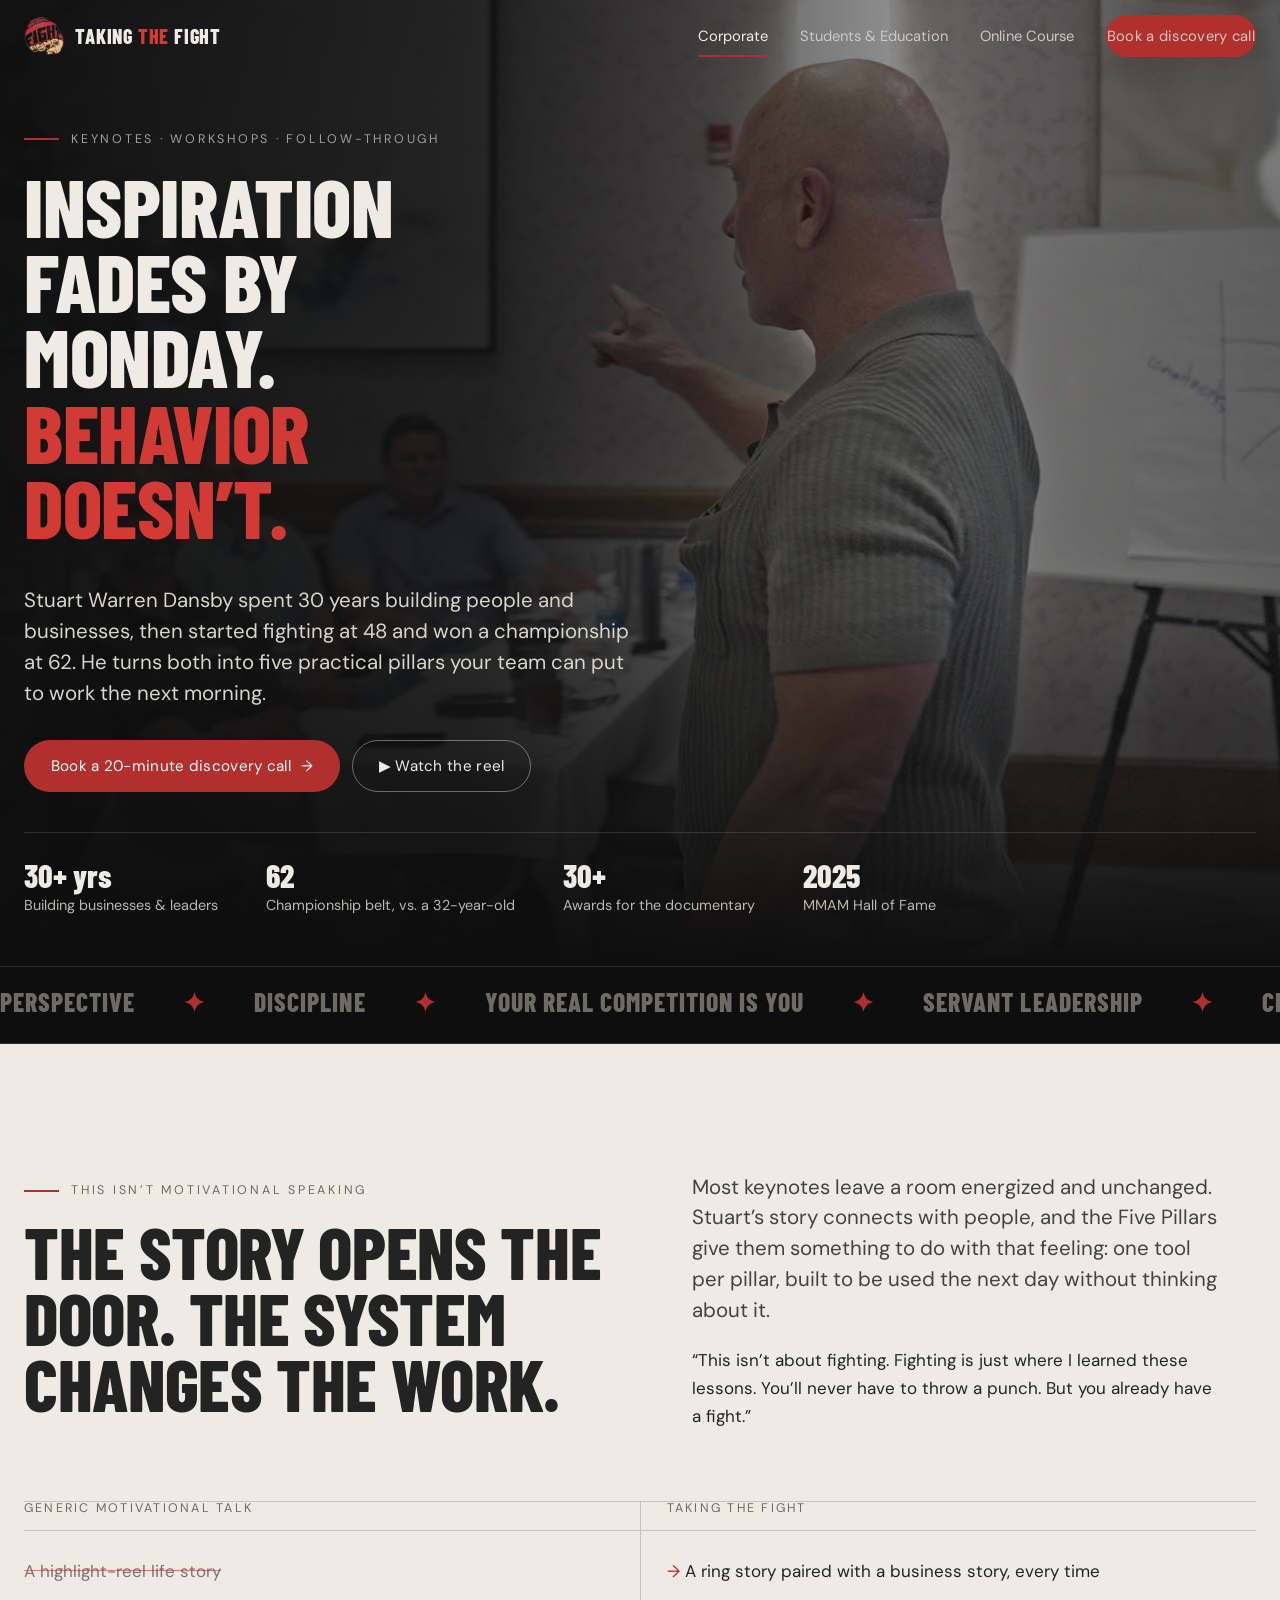
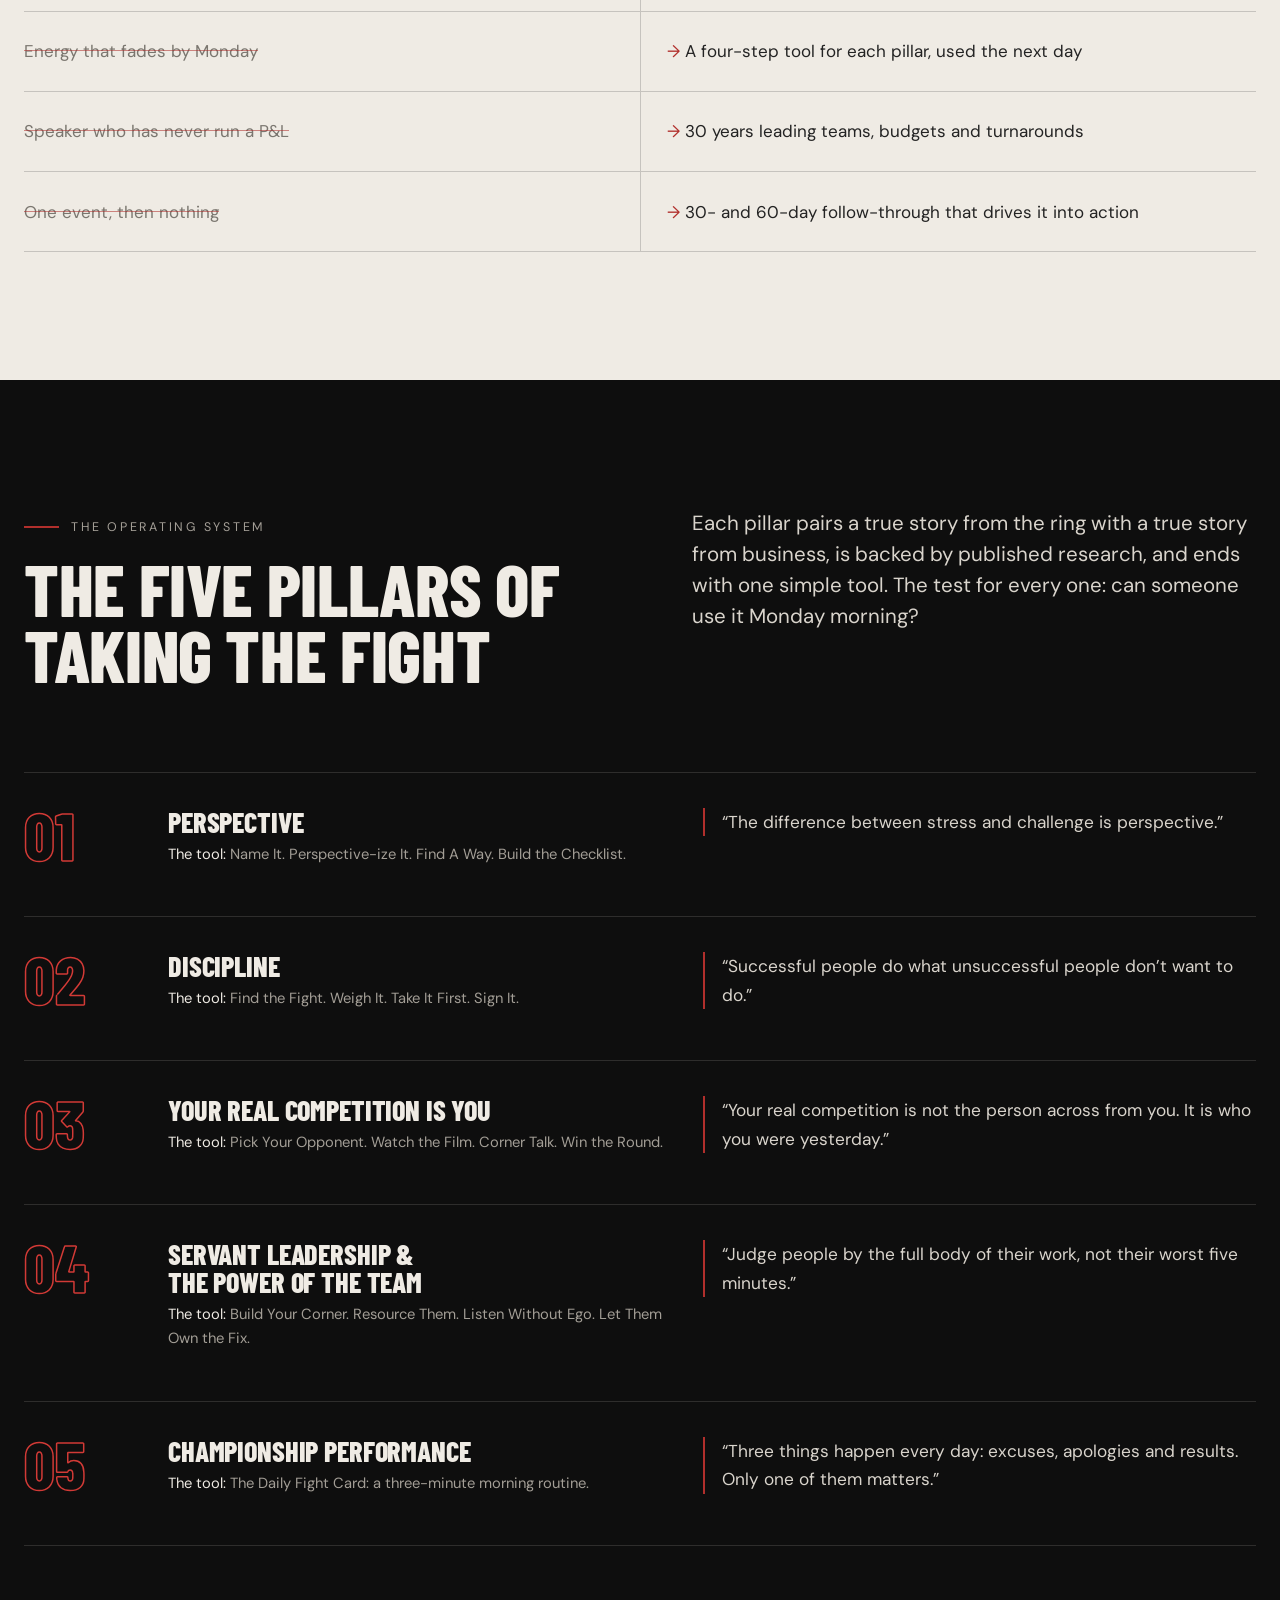
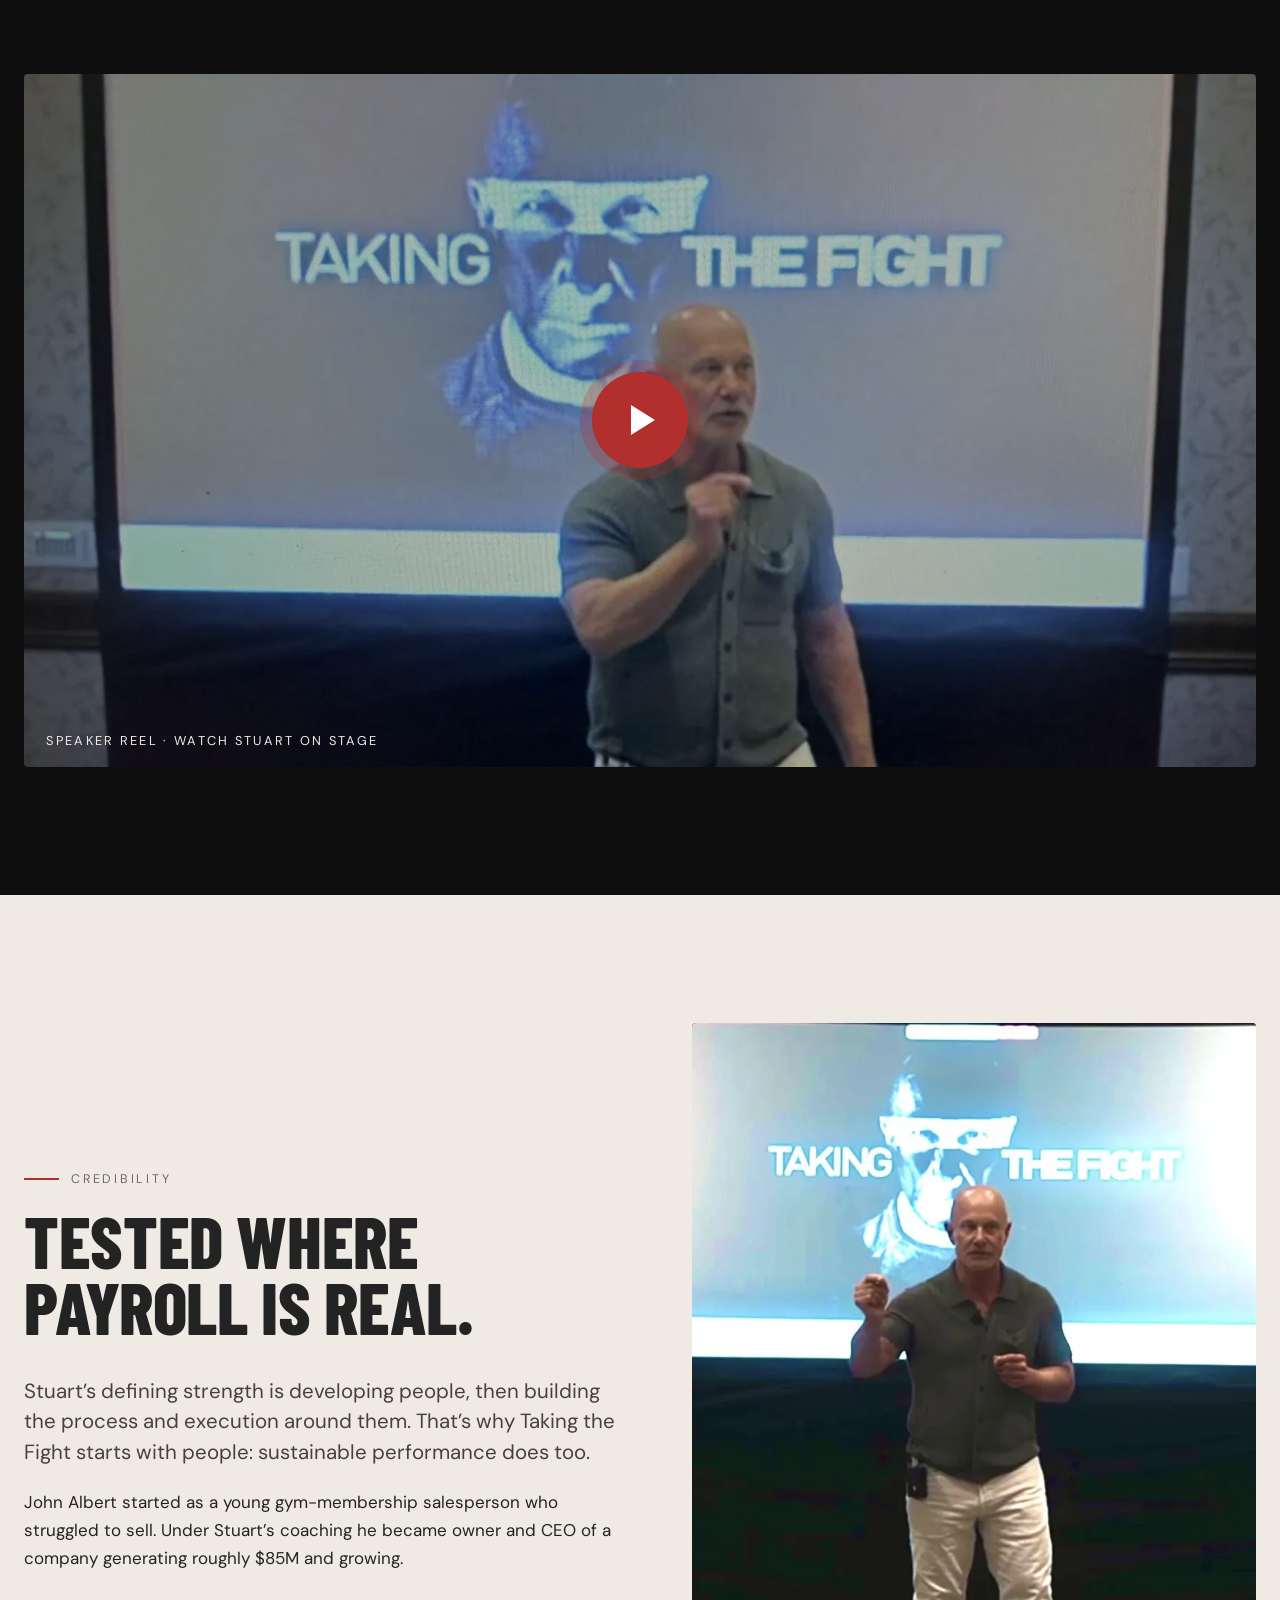
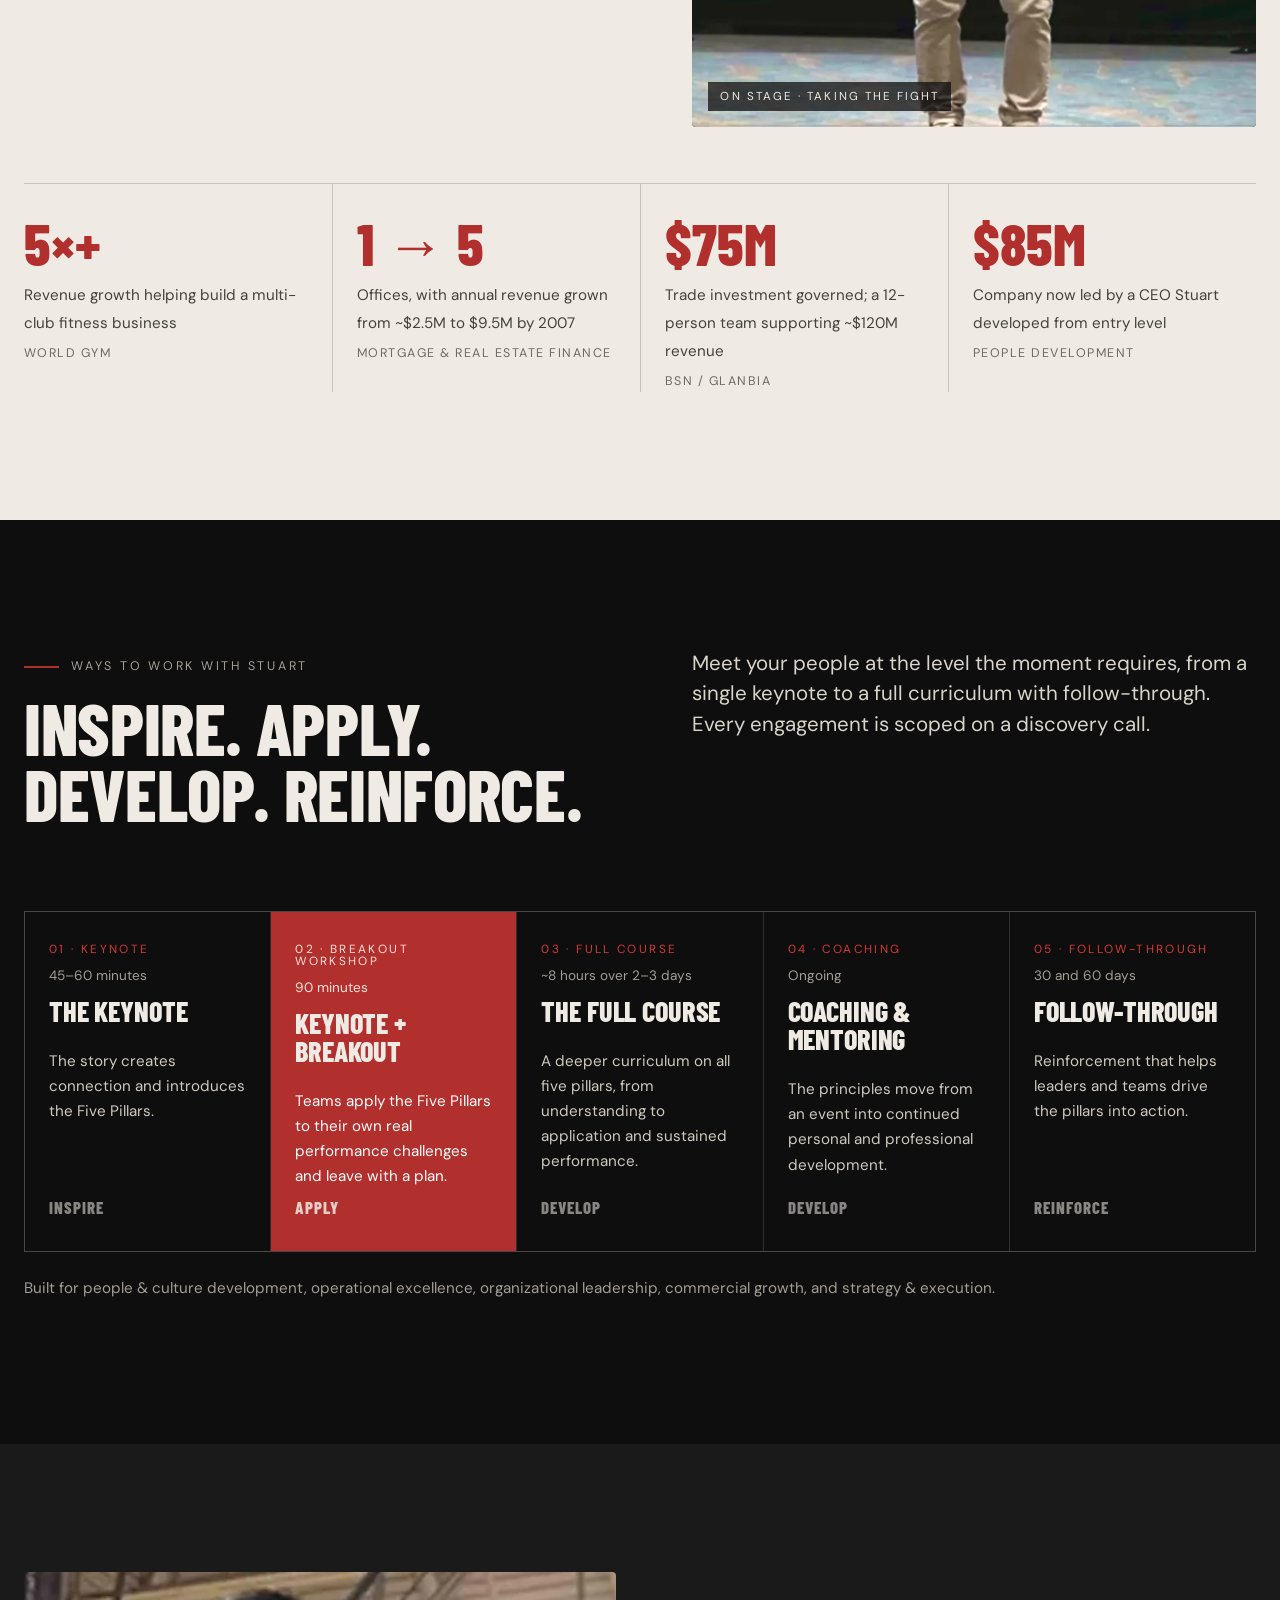
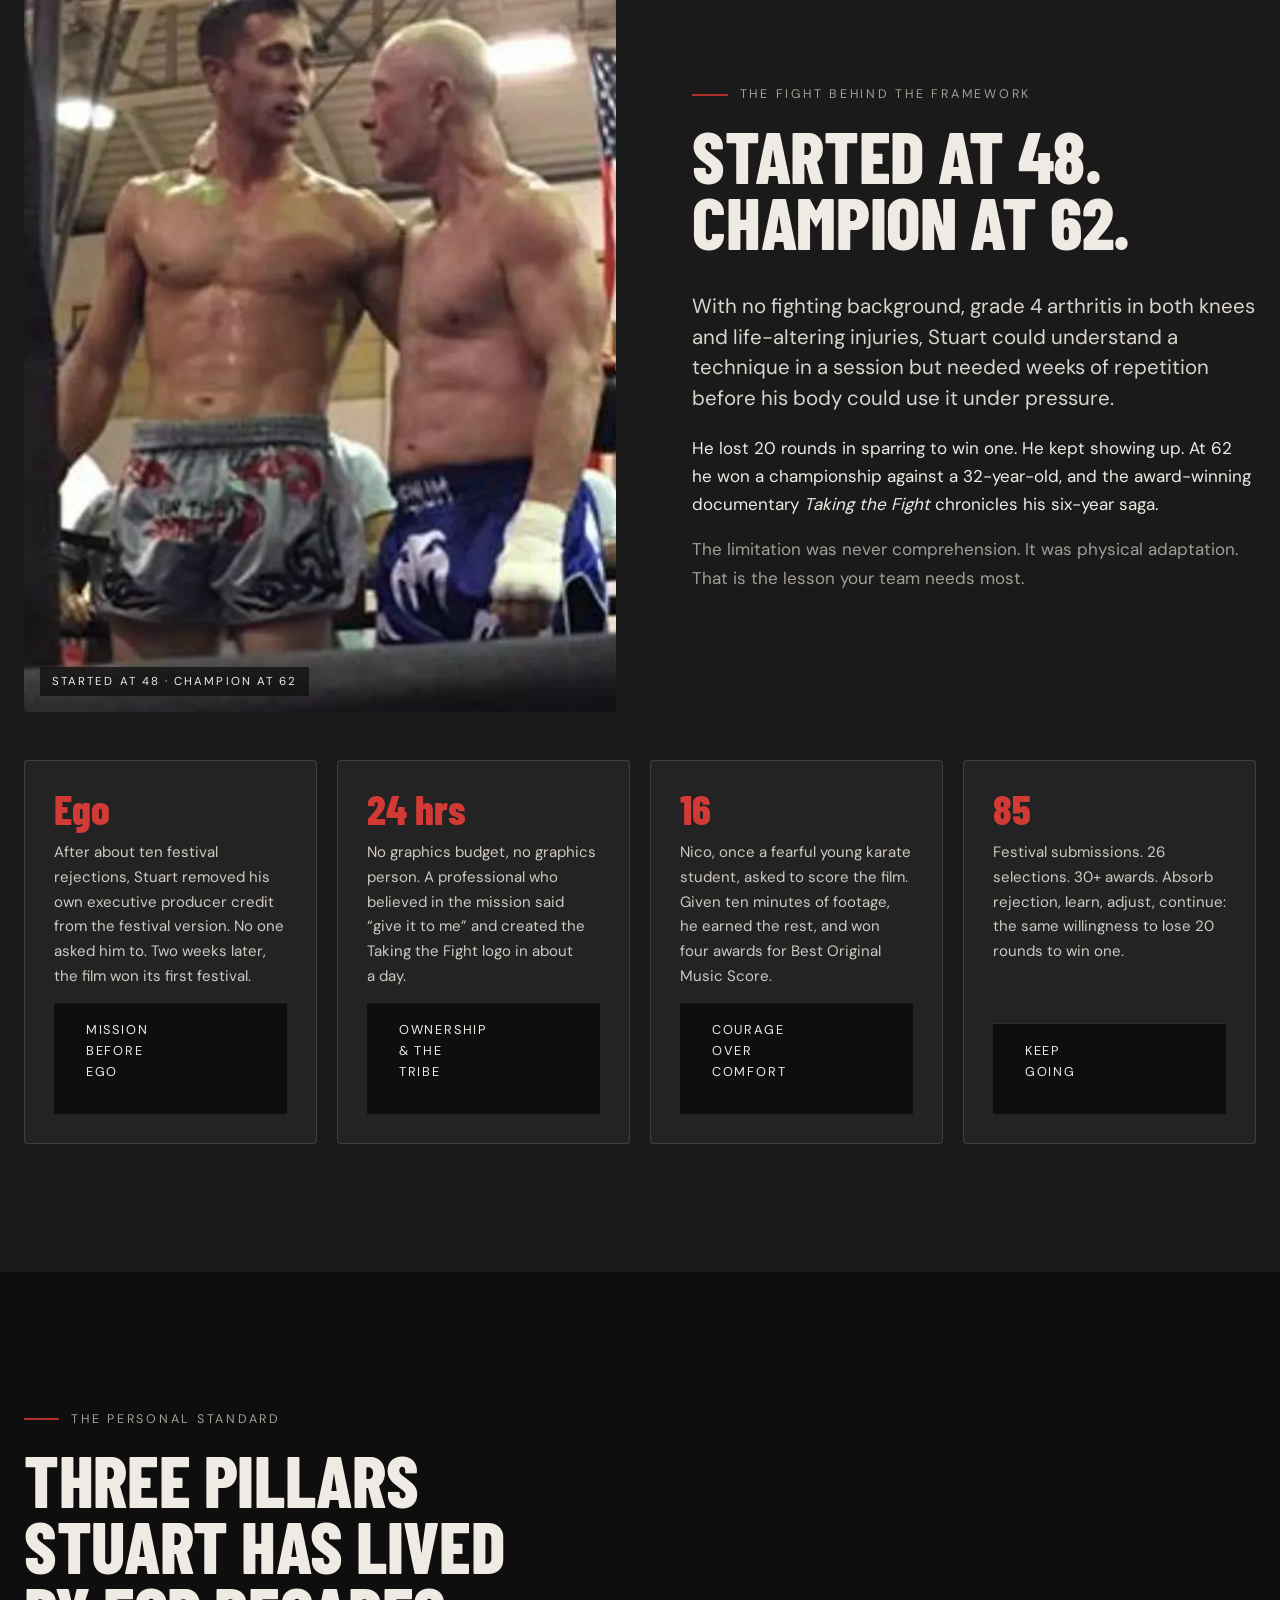
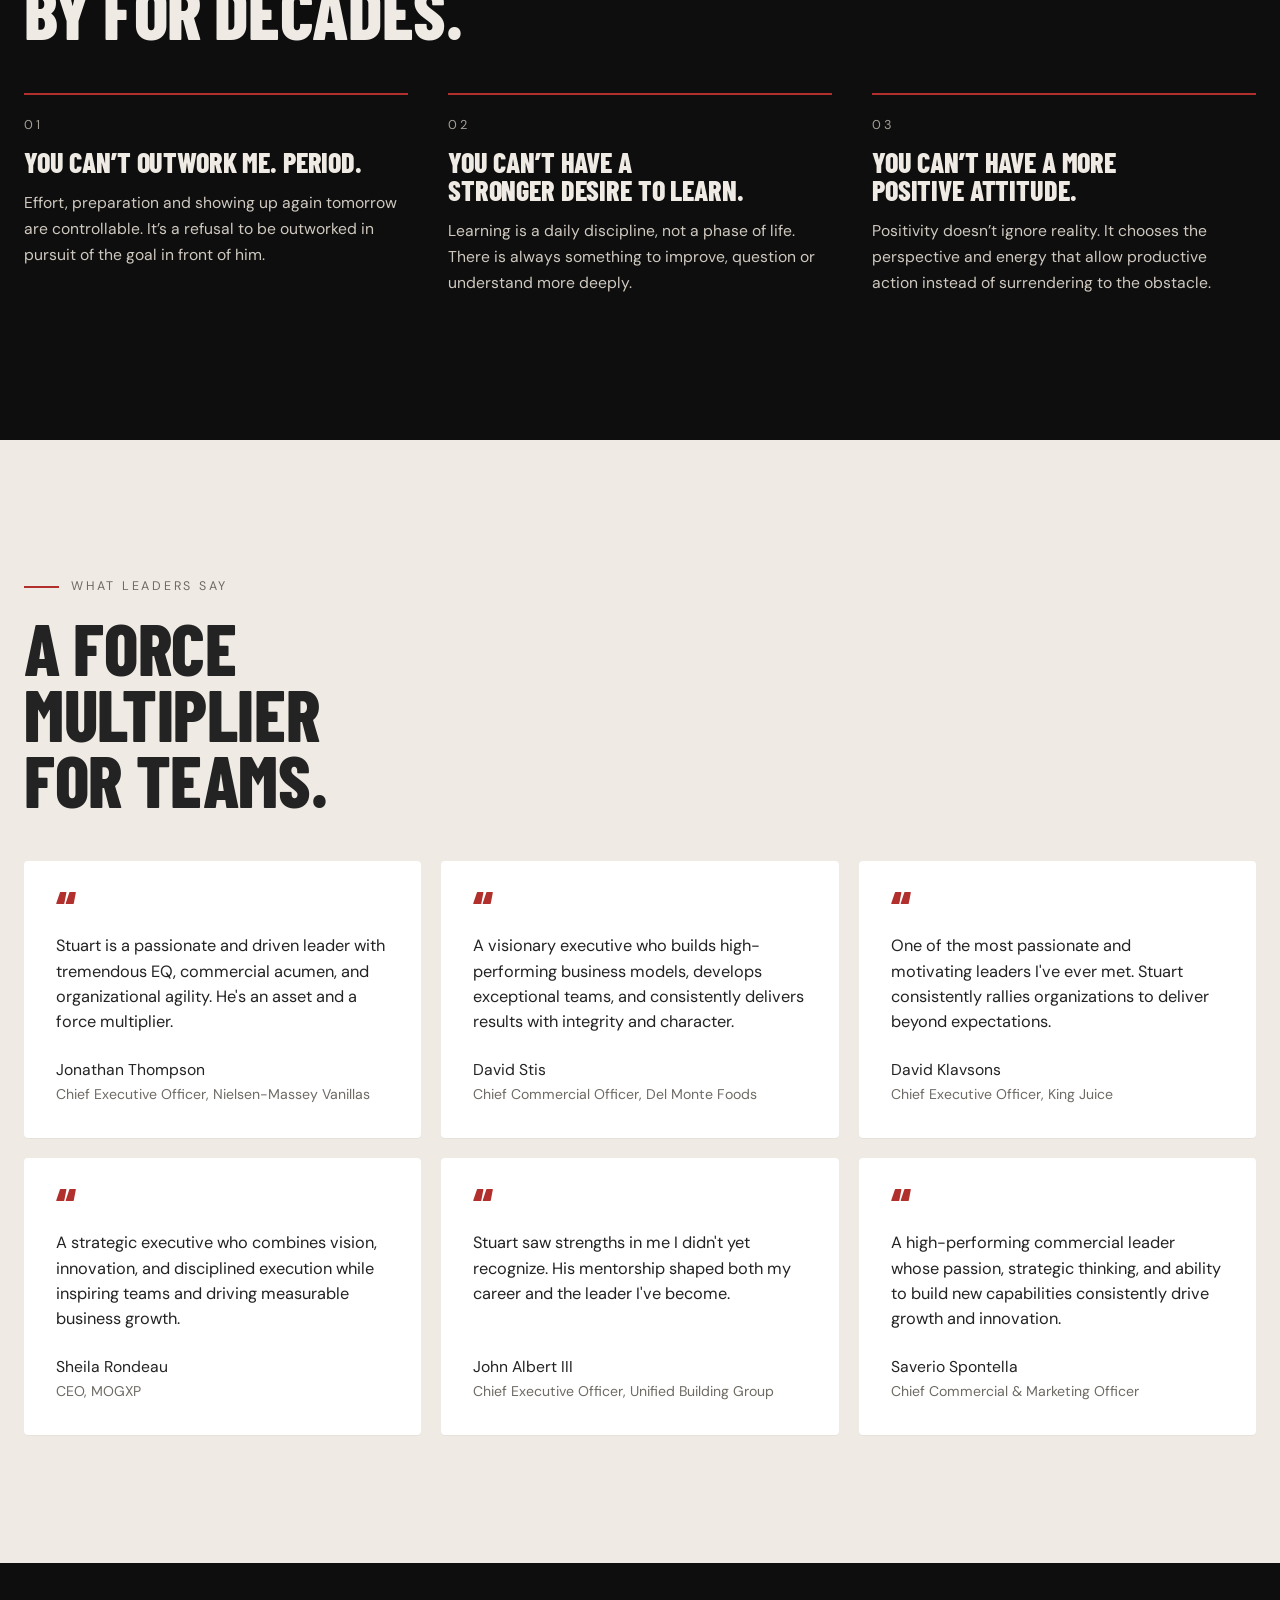
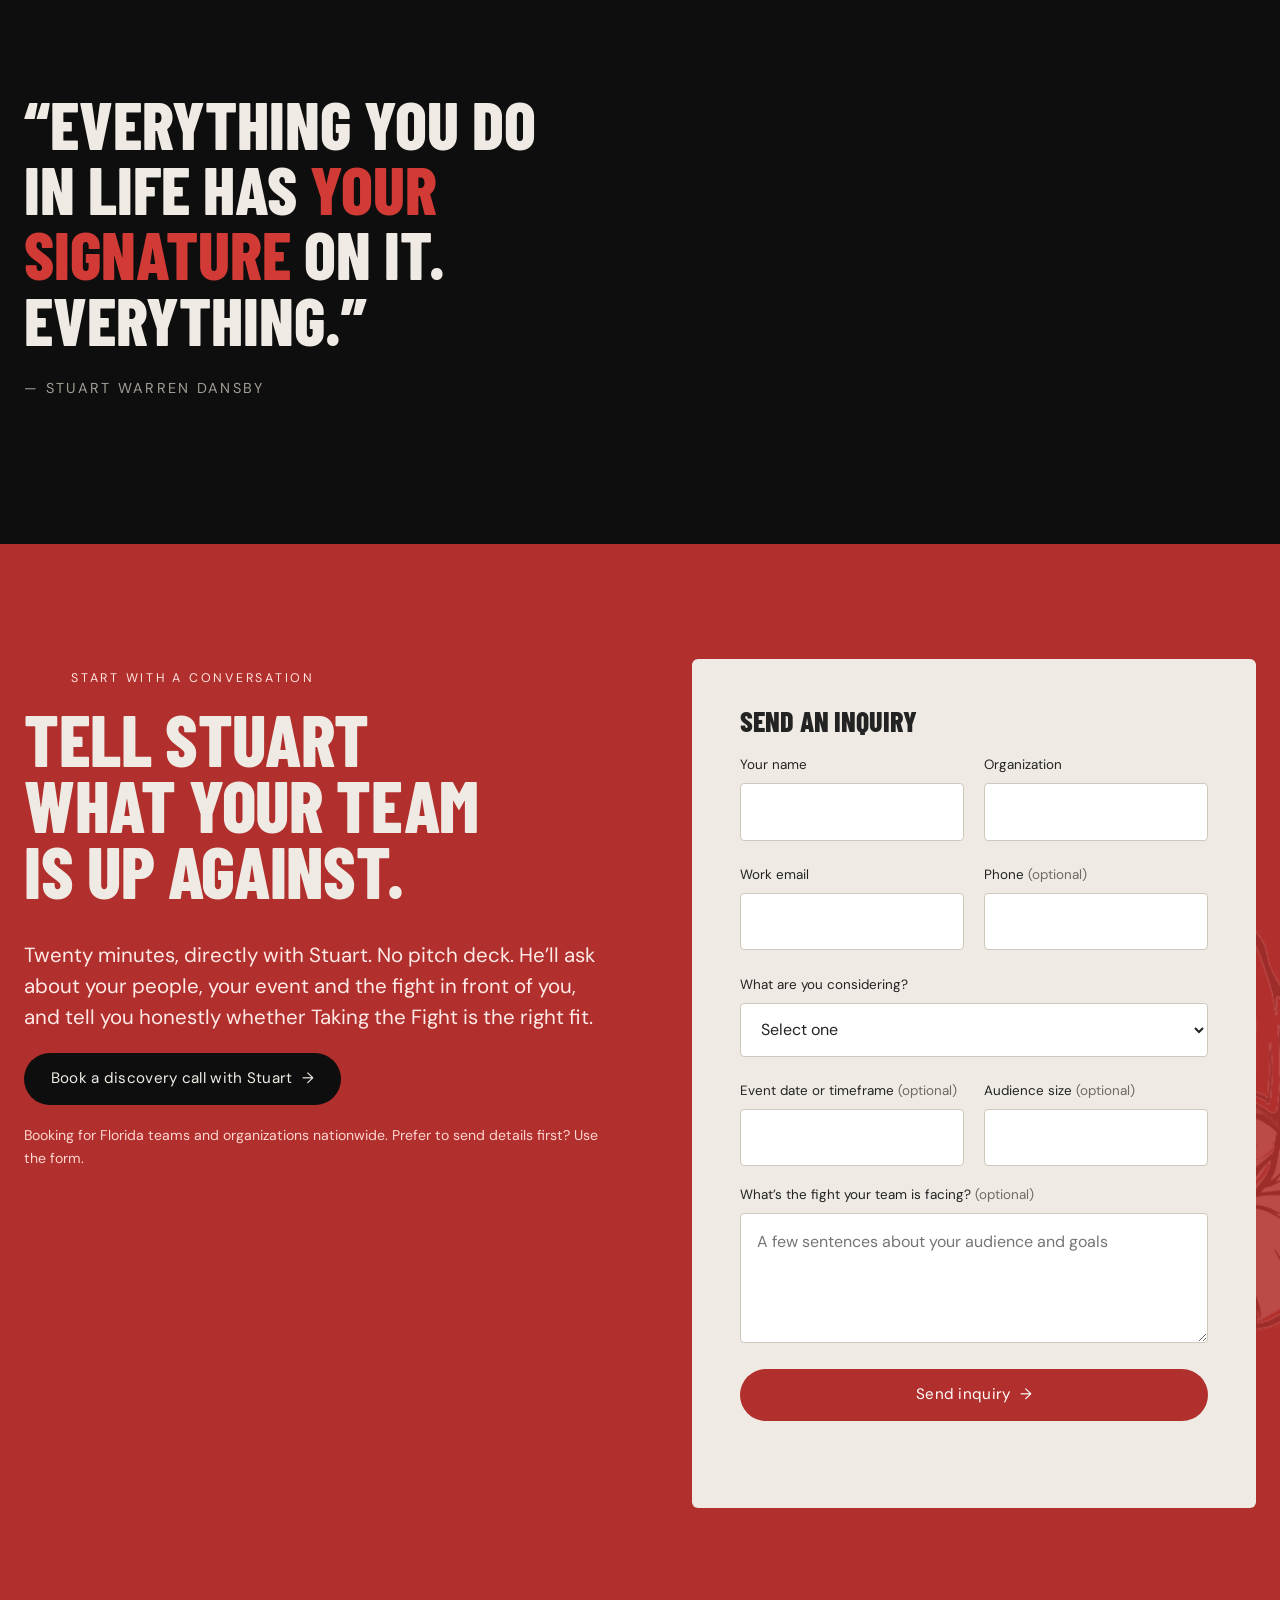
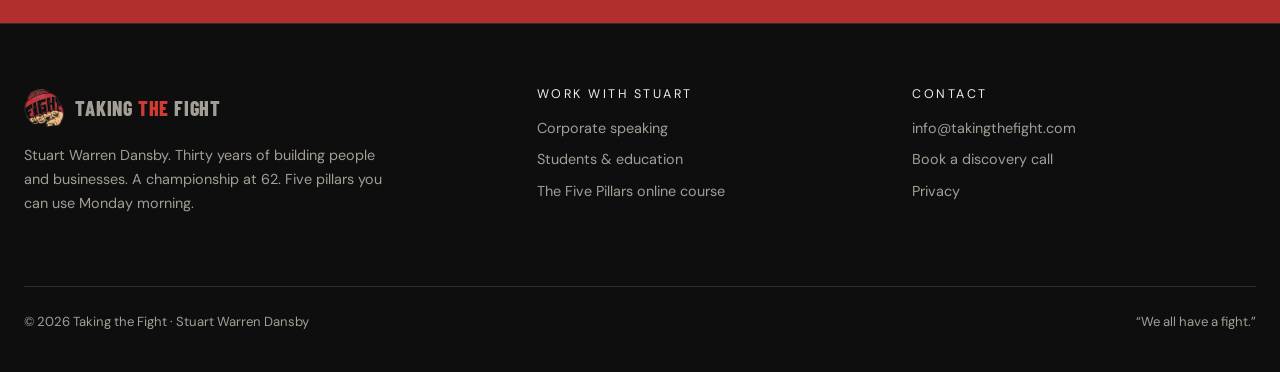
==== v2/index.html @ f0d29135 "Add elevated v2 preview: corporate, education, and online course pages" ====
<!doctype html>
<html lang="en" class="no-js"><head><meta charset="utf-8"><meta name="viewport" content="width=device-width,initial-scale=1">
<title>Stuart Warren Dansby | Corporate Keynotes &amp; Workshops | Taking the Fight</title><meta name="description" content="Not motivational speaking. Stuart Warren Dansby brings 30 years of building people and businesses, and a championship at 62, into five practical pillars your team can use Monday morning."><meta name="theme-color" content="#0E0E0E">
<meta name="robots" content="noindex"><link rel="canonical" href="https://grandpajackai.github.io/stuart-dansby/v2/">
<meta property="og:title" content="Stuart Warren Dansby | Corporate Keynotes &amp; Workshops | Taking the Fight"><meta property="og:description" content="Not motivational speaking. Stuart Warren Dansby brings 30 years of building people and businesses, and a championship at 62, into five practical pillars your team can use Monday morning."><meta property="og:image" content="https://grandpajackai.github.io/stuart-dansby/assets/social.jpg"><meta property="og:type" content="website">
<link rel="icon" href="../assets/favicon.svg" type="image/svg+xml">
<link rel="preload" href="../assets/barlow-condensed-bold.ttf" as="font" type="font/ttf" crossorigin>
<link rel="stylesheet" href="v2.css"></head><body>
<a class="skip" href="#main">Skip to content</a><header class="hdr"><div class="wrap"><a class="brand" href="./" aria-label="Taking the Fight home"><img src="img/fist.webp" width="40" height="40" alt=""><span>Taking <b>the</b> Fight</span></a>
<button class="menu-btn" type="button" aria-expanded="false" aria-controls="nav" aria-label="Open menu"><span></span></button>
<nav class="nav" id="nav" aria-label="Main"><a href="./" aria-current="page">Corporate</a><a href="education/">Students &amp; Education</a><a href="course/">Online Course</a><a class="btn btn-red btn-sm" data-book="corp" href="mailto:info@takingthefight.com">Book a discovery call</a></nav></div></header>
<main id="main">
<section class="hero"><div class="hero-media"><img src="../assets/stuart-stage.webp" srcset="../assets/stuart-stage-small.webp 800w, ../assets/stuart-stage.webp 1920w" sizes="100vw" alt="" fetchpriority="high" style="object-position:80% 30%"></div><div class="wrap">
<span class="eyebrow">Keynotes · Workshops · Follow-through</span>
<h1>Inspiration fades by Monday. <span class="red">Behavior doesn’t.</span></h1>
<p class="lede">Stuart Warren Dansby spent 30 years building people and businesses, then started fighting at 48 and won a championship at 62. He turns both into five practical pillars your team can put to work the next morning.</p>
<div class="actions"><a class="btn btn-red" data-book="corp" href="#contact">Book a 20-minute discovery call <span class="arr" aria-hidden="true">→</span></a><a class="btn btn-ghost" href="https://www.youtube.com/watch?v=5sc7bOOXswY" data-video="5sc7bOOXswY" target="_blank" rel="noopener">▶ Watch the reel</a></div>
<div class="hero-meta"><div><b>30+ yrs</b>Building businesses &amp; leaders</div><div><b>62</b>Championship belt, vs. a 32-year-old</div><div><b>30+</b>Awards for the documentary</div><div><b>2025</b>MMAM Hall of Fame</div></div>
</div></section>

<div class="marquee" aria-hidden="true"><div><span>Perspective</span><span>Discipline</span><span>Your Real Competition Is You</span><span>Servant Leadership</span><span>Championship Performance</span><span>Perspective</span><span>Discipline</span><span>Your Real Competition Is You</span><span>Servant Leadership</span><span>Championship Performance</span></div></div>

<section class="sec cream" id="different"><div class="wrap">
<div class="split top"><div class="rv"><span class="eyebrow">This isn’t motivational speaking</span><h2>The story opens the door. The system changes the work.</h2></div>
<div class="rv"><p class="lede">Most keynotes leave a room energized and unchanged. Stuart’s story connects with people, and the Five Pillars give them something to do with that feeling: one tool per pillar, built to be used the next day without thinking about it.</p><p>“This isn’t about fighting. Fighting is just where I learned these lessons. You’ll never have to throw a punch. But you already have a fight.”</p></div></div>
<div class="versus rv" role="table" aria-label="Taking the Fight compared with generic motivational speaking">
<div class="h" role="columnheader">Generic motivational talk</div><div class="h" role="columnheader">Taking the Fight</div>
<div class="no" role="cell">A highlight-reel life story</div><div class="yes" role="cell">A ring story paired with a business story, every time</div>
<div class="no" role="cell">Energy that fades by Monday</div><div class="yes" role="cell">A four-step tool for each pillar, used the next day</div>
<div class="no" role="cell">Speaker who has never run a P&amp;L</div><div class="yes" role="cell">30 years leading teams, budgets and turnarounds</div>
<div class="no" role="cell">One event, then nothing</div><div class="yes" role="cell">30- and 60-day follow-through that drives it into action</div>
</div></div></section>

<section class="sec" id="pillars"><div class="wrap">
<div class="split top"><div class="rv"><span class="eyebrow">The operating system</span><h2>The Five Pillars of Taking the Fight</h2></div><p class="lede rv">Each pillar pairs a true story from the ring with a true story from business, is backed by published research, and ends with one simple tool. The test for every one: can someone use it Monday morning?</p></div>
<div class="pillars"><div class="pillar rv"><span class="n" aria-hidden="true">01</span><div><h3>Perspective</h3><p class="tool"><b>The tool:</b> Name It. Perspective-ize It. Find A Way. Build the Checklist.</p></div><blockquote>“The difference between stress and challenge is perspective.”</blockquote></div><div class="pillar rv"><span class="n" aria-hidden="true">02</span><div><h3>Discipline</h3><p class="tool"><b>The tool:</b> Find the Fight. Weigh It. Take It First. Sign It.</p></div><blockquote>“Successful people do what unsuccessful people don’t want to do.”</blockquote></div><div class="pillar rv"><span class="n" aria-hidden="true">03</span><div><h3>Your Real Competition Is You</h3><p class="tool"><b>The tool:</b> Pick Your Opponent. Watch the Film. Corner Talk. Win the Round.</p></div><blockquote>“Your real competition is not the person across from you. It is who you were yesterday.”</blockquote></div><div class="pillar rv"><span class="n" aria-hidden="true">04</span><div><h3>Servant Leadership &amp; the Power of the Team</h3><p class="tool"><b>The tool:</b> Build Your Corner. Resource Them. Listen Without Ego. Let Them Own the Fix.</p></div><blockquote>“Judge people by the full body of their work, not their worst five minutes.”</blockquote></div><div class="pillar rv"><span class="n" aria-hidden="true">05</span><div><h3>Championship Performance</h3><p class="tool"><b>The tool:</b> The Daily Fight Card: a three-minute morning routine.</p></div><blockquote>“Three things happen every day: excuses, apologies and results. Only one of them matters.”</blockquote></div></div>
</div></section>

<section class="sec" style="padding-top:0"><div class="wrap"><a class="reel rv" href="https://www.youtube.com/watch?v=5sc7bOOXswY" data-video="5sc7bOOXswY" target="_blank" rel="noopener" aria-label="Play Stuart Warren Dansby speaker reel (opens video)"><img src="img/keynote.webp" srcset="img/keynote-sm.webp 800w, img/keynote.webp 1600w" sizes="(max-width:860px) 100vw, 1240px" alt="" loading="lazy" decoding="async" style="object-position:50% 45%"><span class="play" aria-hidden="true"><i></i></span><span class="lbl">Speaker reel · Watch Stuart on stage</span></a></div></section>

<section class="sec cream" id="credibility"><div class="wrap">
<div class="split"><div class="rv"><span class="eyebrow">Credibility</span><h2>Tested where payroll is real.</h2><p class="lede">Stuart’s defining strength is developing people, then building the process and execution around them. That’s why Taking the Fight starts with people: sustainable performance does too.</p>
<p>John Albert started as a young gym-membership salesperson who struggled to sell. Under Stuart’s coaching he became owner and CEO of a company generating roughly $85M and growing.</p></div>
<figure class="photo tall rv"><img src="img/stage.webp" srcset="img/stage-sm.webp 800w, img/stage.webp 1600w" sizes="(max-width:860px) 100vw, 50vw" alt="Stuart Warren Dansby speaking on stage in front of the Taking the Fight logo" loading="lazy" decoding="async" style="object-position:50% 20%"><figcaption>On stage · Taking the Fight</figcaption></figure></div>
<div class="stats rv"><div class="stat"><b>5×+</b><span>Revenue growth helping build a multi-club fitness business</span><small>World Gym</small></div>
<div class="stat"><b>1 → 5</b><span>Offices, with annual revenue grown from ~$2.5M to $9.5M by 2007</span><small>Mortgage &amp; real estate finance</small></div>
<div class="stat"><b>$75M</b><span>Trade investment governed; a 12-person team supporting ~$120M revenue</span><small>BSN / Glanbia</small></div>
<div class="stat"><b>$85M</b><span>Company now led by a CEO Stuart developed from entry level</span><small>People development</small></div></div>
</div></section>

<section class="sec" id="offers"><div class="wrap">
<div class="split top"><div class="rv"><span class="eyebrow">Ways to work with Stuart</span><h2>Inspire. Apply. Develop. Reinforce.</h2></div><p class="lede rv">Meet your people at the level the moment requires, from a single keynote to a full curriculum with follow-through. Every engagement is scoped on a discovery call.</p></div>
<div class="ladder">
<article class="rung rv"><span class="step">01 · Keynote</span><span class="dur">45–60 minutes</span><h3>The Keynote</h3><p>The story creates connection and introduces the Five Pillars.</p><span class="verb">Inspire</span></article>
<article class="rung feature rv"><span class="step">02 · Breakout workshop</span><span class="dur">90 minutes</span><h3>Keynote + Breakout</h3><p>Teams apply the Five Pillars to their own real performance challenges and leave with a plan.</p><span class="verb">Apply</span></article>
<article class="rung rv"><span class="step">03 · Full course</span><span class="dur">~8 hours over 2–3 days</span><h3>The Full Course</h3><p>A deeper curriculum on all five pillars, from understanding to application and sustained performance.</p><span class="verb">Develop</span></article>
<article class="rung rv"><span class="step">04 · Coaching</span><span class="dur">Ongoing</span><h3>Coaching &amp; Mentoring</h3><p>The principles move from an event into continued personal and professional development.</p><span class="verb">Develop</span></article>
<article class="rung rv"><span class="step">05 · Follow-through</span><span class="dur">30 and 60 days</span><h3>Follow-Through</h3><p>Reinforcement that helps leaders and teams drive the pillars into action.</p><span class="verb">Reinforce</span></article>
</div>
<p class="muted rv" style="margin-top:1.5rem;font-size:.95rem">Built for people &amp; culture development, operational excellence, organizational leadership, commercial growth, and strategy &amp; execution.</p>
</div></section>

<section class="sec char" id="story"><div class="wrap">
<div class="split"><figure class="photo tall rv"><img src="img/faceoff.webp" srcset="img/faceoff-sm.webp 800w, img/faceoff.webp 1600w" sizes="(max-width:860px) 100vw, 50vw" alt="Stuart Warren Dansby facing off with his opponent before a fight" loading="lazy" decoding="async" style="object-position:50% 30%"><figcaption>Started at 48 · Champion at 62</figcaption></figure>
<div class="rv"><span class="eyebrow">The fight behind the framework</span><h2>Started at 48. Champion at 62.</h2>
<p class="lede">With no fighting background, grade 4 arthritis in both knees and life-altering injuries, Stuart could understand a technique in a session but needed weeks of repetition before his body could use it under pressure.</p>
<p>He lost 20 rounds in sparring to win one. He kept showing up. At 62 he won a championship against a 32-year-old, and the award-winning documentary <em>Taking the Fight</em> chronicles his six-year saga.</p>
<p class="muted">The limitation was never comprehension. It was physical adaptation. That is the lesson your team needs most.</p></div></div>
<div class="stories">
<article class="story rv"><b>Ego</b><p>After about ten festival rejections, Stuart removed his own executive producer credit from the festival version. No one asked him to. Two weeks later, the film won its first festival.</p><span class="lesson">Mission before ego</span></article>
<article class="story rv"><b>24 hrs</b><p>No graphics budget, no graphics person. A professional who believed in the mission said “give it to me” and created the Taking the Fight logo in about a day.</p><span class="lesson">Ownership &amp; the tribe</span></article>
<article class="story rv"><b>16</b><p>Nico, once a fearful young karate student, asked to score the film. Given ten minutes of footage, he earned the rest, and won four awards for Best Original Music Score.</p><span class="lesson">Courage over comfort</span></article>
<article class="story rv"><b>85</b><p>Festival submissions. 26 selections. 30+ awards. Absorb rejection, learn, adjust, continue: the same willingness to lose 20 rounds to win one.</p><span class="lesson">Keep going</span></article>
</div></div></section>

<section class="sec" id="standard"><div class="wrap">
<span class="eyebrow rv">The personal standard</span><h2 class="rv" style="max-width:16ch">Three pillars Stuart has lived by for decades.</h2>
<div class="pp">
<article class="rv"><span class="num">01</span><h3>You can’t outwork me. Period.</h3><p>Effort, preparation and showing up again tomorrow are controllable. It’s a refusal to be outworked in pursuit of the goal in front of him.</p></article>
<article class="rv"><span class="num">02</span><h3>You can’t have a stronger desire to learn.</h3><p>Learning is a daily discipline, not a phase of life. There is always something to improve, question or understand more deeply.</p></article>
<article class="rv"><span class="num">03</span><h3>You can’t have a more positive attitude.</h3><p>Positivity doesn’t ignore reality. It chooses the perspective and energy that allow productive action instead of surrendering to the obstacle.</p></article>
</div></div></section>

<section class="sec cream" id="endorsements"><div class="wrap">
<span class="eyebrow rv">What leaders say</span><h2 class="rv" style="max-width:14ch">A force multiplier for teams.</h2>
<div class="endorse"><blockquote class="rv"><p>Stuart is a passionate and driven leader with tremendous EQ, commercial acumen, and organizational agility. He's an asset and a force multiplier.</p><footer><strong>Jonathan Thompson</strong>Chief Executive Officer, Nielsen-Massey Vanillas</footer></blockquote><blockquote class="rv"><p>A visionary executive who builds high-performing business models, develops exceptional teams, and consistently delivers results with integrity and character.</p><footer><strong>David Stis</strong>Chief Commercial Officer, Del Monte Foods</footer></blockquote><blockquote class="rv"><p>One of the most passionate and motivating leaders I've ever met. Stuart consistently rallies organizations to deliver beyond expectations.</p><footer><strong>David Klavsons</strong>Chief Executive Officer, King Juice</footer></blockquote><blockquote class="rv"><p>A strategic executive who combines vision, innovation, and disciplined execution while inspiring teams and driving measurable business growth.</p><footer><strong>Sheila Rondeau</strong>CEO, MOGXP</footer></blockquote><blockquote class="rv"><p>Stuart saw strengths in me I didn't yet recognize. His mentorship shaped both my career and the leader I've become.</p><footer><strong>John Albert III</strong>Chief Executive Officer, Unified Building Group</footer></blockquote><blockquote class="rv"><p>A high-performing commercial leader whose passion, strategic thinking, and ability to build new capabilities consistently drive growth and innovation.</p><footer><strong>Saverio Spontella</strong>Chief Commercial &amp; Marketing Officer</footer></blockquote></div></div></section>

<section class="sec" id="quote" style="text-align:left"><div class="wrap"><blockquote class="big-quote rv">“Everything you do in life has <em>your signature</em> on it. Everything.”</blockquote><p class="attrib rv">— Stuart Warren Dansby</p></div></section>

<section class="cta" id="contact" aria-labelledby="cta-h"><div class="wrap">
<div class="split top"><div class="rv"><span class="eyebrow" style="color:#FFE3DF">Start with a conversation</span><h2 id="cta-h">Tell Stuart what your team is up against.</h2>
<p class="lede">Twenty minutes, directly with Stuart. No pitch deck. He’ll ask about your people, your event and the fight in front of you, and tell you honestly whether Taking the Fight is the right fit.</p>
<div class="actions"><a class="btn btn-dark" data-book="corp" href="mailto:info@takingthefight.com">Book a discovery call with Stuart <span class="arr" aria-hidden="true">→</span></a></div>
<p class="cta-note">Booking for Florida teams and organizations nationwide. Prefer to send details first? Use the form.</p></div>
<div class="panel rv" style="background:var(--cream);color:var(--char);border:0"><h3 style="margin-bottom:1.2rem">Send an inquiry</h3>
<form class="form" data-mail="Speaking inquiry: Stuart Warren Dansby" novalidate>
<div class="field"><label for="name">Your name</label><input id="name" name="name" type="text" data-label="Your name" required aria-required="true" aria-describedby="name-err" autocomplete="name"><span class="err" id="name-err" aria-live="polite"></span></div><div class="field"><label for="org">Organization</label><input id="org" name="org" type="text" data-label="Organization" required aria-required="true" aria-describedby="org-err" autocomplete="organization"><span class="err" id="org-err" aria-live="polite"></span></div><div class="field"><label for="email">Work email</label><input id="email" name="email" type="email" data-label="Work email" required aria-required="true" aria-describedby="email-err" autocomplete="email"><span class="err" id="email-err" aria-live="polite"></span></div><div class="field"><label for="phone">Phone <span class="opt">(optional)</span></label><input id="phone" name="phone" type="tel" data-label="Phone" autocomplete="tel"></div>
<div class="field full"><label for="format">What are you considering?</label><select id="format" name="format" data-label="What are you considering?" required aria-required="true" aria-describedby="format-err"><option value="">Select one</option><option>Keynote (45–60 min)</option><option>Keynote + 90-min breakout</option><option>Full course (2–3 days)</option><option>Coaching & mentoring</option><option>Not sure yet</option></select><span class="err" id="format-err" aria-live="polite"></span></div>
<div class="field"><label for="when">Event date or timeframe <span class="opt">(optional)</span></label><input id="when" name="when" type="text" data-label="Event date or timeframe"></div><div class="field"><label for="size">Audience size <span class="opt">(optional)</span></label><input id="size" name="size" type="text" data-label="Audience size"></div>
<div class="field full"><label for="msg">What’s the fight your team is facing? <span class="opt">(optional)</span></label><textarea id="msg" name="msg" data-label="What’s the fight your team is facing?" placeholder="A few sentences about your audience and goals"></textarea></div>
<div class="full"><button class="btn btn-red" type="submit" style="width:100%">Send inquiry <span class="arr" aria-hidden="true">→</span></button></div>
<p class="form-status" role="status" aria-live="polite"></p></form></div></div></div></section>
</main><footer class="ftr"><div class="wrap"><div><a class="brand" href="./"><img src="img/fist.webp" width="40" height="40" alt=""><span>Taking <b>the</b> Fight</span></a><p style="margin-top:1rem;max-width:36ch">Stuart Warren Dansby. Thirty years of building people and businesses. A championship at 62. Five pillars you can use Monday morning.</p></div>
<div><h4>Work with Stuart</h4><ul><li><a href="./">Corporate speaking</a></li><li><a href="education/">Students &amp; education</a></li><li><a href="course/">The Five Pillars online course</a></li></ul></div>
<div><h4>Contact</h4><ul><li><a data-email href="mailto:info@takingthefight.com">info@takingthefight.com</a></li><li><a data-book="corp" href="mailto:info@takingthefight.com">Book a discovery call</a></li><li><a href="../privacy/">Privacy</a></li></ul></div>
<div class="legal"><span>© <span id="yr">2026</span> Taking the Fight · Stuart Warren Dansby</span><span>“We all have a fight.”</span></div></div></footer>
<dialog class="video" id="video" aria-label="Speaker reel"><button class="x" type="button">Close ✕</button><div class="frame"></div></dialog>
<script src="config.js"></script><script src="v2.js" defer></script></body></html>
---- v2/v2.css ----
@font-face{font-family:"Barlow Condensed";src:url(../assets/barlow-condensed-bold.ttf) format("truetype");font-weight:700;font-display:swap}
@font-face{font-family:"DM Sans";src:url(../assets/dm-sans.ttf) format("truetype");font-weight:100 1000;font-display:swap}
:root{--red:#B12F2C;--red-hi:#D23A36;--ink:#0E0E0E;--char:#232323;--char2:#1A1A1A;--cream:#EFEBE4;--cream2:#E4DED3;--mute:#A39E96;--line:rgba(239,235,228,.14);--display:"Barlow Condensed",Impact,"Arial Narrow",sans-serif;--body:"DM Sans",system-ui,-apple-system,Segoe UI,sans-serif;--wrap:min(1240px,100% - 3rem)}
*,*::before,*::after{box-sizing:border-box}
html{scroll-behavior:smooth;-webkit-text-size-adjust:100%}
@media (prefers-reduced-motion:reduce){html{scroll-behavior:auto}*{animation:none!important;transition:none!important}}
body{margin:0;background:var(--ink);color:var(--cream);font:400 1.0625rem/1.65 var(--body);-webkit-font-smoothing:antialiased;overflow-x:hidden}
img{display:block;max-width:100%;height:auto}
a{color:inherit}
:focus-visible{outline:3px solid var(--red-hi);outline-offset:3px;border-radius:2px}
.wrap{width:var(--wrap);margin-inline:auto}
.skip{position:absolute;left:1rem;top:-4rem;z-index:100;background:var(--cream);color:var(--ink);padding:.7rem 1rem;font-weight:700}
.skip:focus{top:1rem}
h1,h2,h3{font-family:var(--display);font-weight:700;text-transform:uppercase;line-height:.92;letter-spacing:-.005em;margin:0 0 .5em;text-wrap:balance}
h1{font-size:clamp(3.1rem,9.2vw,8.6rem)}
h2{font-size:clamp(2.4rem,5.6vw,5rem)}
h3{font-size:clamp(1.45rem,2.2vw,1.9rem);line-height:1}
p{margin:0 0 1em;text-wrap:pretty}
.eyebrow{display:inline-flex;align-items:center;gap:.75rem;font:700 .78rem/1 var(--body);letter-spacing:.22em;text-transform:uppercase;color:var(--mute);margin-bottom:1.4rem}
.eyebrow::before{content:"";width:2.2rem;height:2px;background:var(--red)}
.red{color:var(--red-hi)}
.lede{font-size:clamp(1.15rem,1.6vw,1.4rem);line-height:1.5;color:#D9D4CC;max-width:44ch}
.muted{color:var(--mute)}
/* header */
.hdr{position:fixed;inset:0 0 auto;z-index:50;transition:background .3s,border-color .3s;border-bottom:1px solid transparent}
.hdr.scrolled,.hdr.open{background:rgba(14,14,14,.92);backdrop-filter:blur(14px);-webkit-backdrop-filter:blur(14px);border-color:var(--line)}
.hdr .wrap{display:flex;align-items:center;justify-content:space-between;height:72px;gap:1rem}
.brand{display:flex;align-items:center;gap:.7rem;text-decoration:none;font:700 1.25rem/1 var(--display);text-transform:uppercase;letter-spacing:.04em}
.brand img{width:40px;height:40px}
.brand span b{color:var(--red-hi);font-weight:700}
.nav{display:flex;align-items:center;gap:2rem}
.nav a{text-decoration:none;font-size:.92rem;font-weight:500;color:#CFC9C0;position:relative;padding:.4rem 0}
.nav a:hover,.nav a[aria-current=page]{color:var(--cream)}
.nav a[aria-current=page]::after{content:"";position:absolute;left:0;right:0;bottom:-2px;height:2px;background:var(--red)}
.menu-btn{display:none;background:none;border:1px solid var(--line);color:var(--cream);width:46px;height:46px;border-radius:999px;cursor:pointer}
.menu-btn span,.menu-btn span::before,.menu-btn span::after{display:block;width:18px;height:2px;background:currentColor;margin:auto;position:relative;transition:transform .25s}
.menu-btn span::before,.menu-btn span::after{content:"";position:absolute;left:0}
.menu-btn span::before{top:-6px}.menu-btn span::after{top:6px}
.hdr.open .menu-btn span{background:transparent}.hdr.open .menu-btn span::before{transform:translateY(6px) rotate(45deg)}.hdr.open .menu-btn span::after{transform:translateY(-6px) rotate(-45deg)}
/* buttons */
.btn{display:inline-flex;align-items:center;justify-content:center;gap:.6rem;min-height:52px;padding:.9rem 1.6rem;border-radius:999px;font:700 .95rem/1 var(--body);letter-spacing:.02em;text-decoration:none;cursor:pointer;border:1.5px solid transparent;transition:background .2s,color .2s,transform .2s,border-color .2s}
.btn:hover{transform:translateY(-1px)}
.btn-red{background:var(--red);color:#fff}.btn-red:hover{background:var(--red-hi)}
.btn-ghost{border-color:rgba(239,235,228,.4);color:var(--cream);background:transparent}.btn-ghost:hover{border-color:var(--cream);background:rgba(239,235,228,.06)}
.btn-dark{background:var(--ink);color:var(--cream)}.btn-dark:hover{background:var(--char)}
.btn-sm{min-height:42px;padding:.65rem 1.1rem;font-size:.86rem}
.btn .arr{transition:transform .2s}.btn:hover .arr{transform:translateX(3px)}
.actions{display:flex;flex-wrap:wrap;gap:.8rem;align-items:center}
/* hero */
.hero{position:relative;min-height:min(100svh,980px);display:flex;align-items:flex-end;padding:9rem 0 4.5rem;isolation:isolate;overflow:hidden}
.hero-media{position:absolute;inset:0;z-index:-2}
.hero-media img{width:100%;height:100%;object-fit:cover;object-position:var(--pos,70% 30%);filter:grayscale(.35) contrast(1.08) brightness(.8)}
.hero::before{content:"";position:absolute;inset:0;z-index:-1;background:linear-gradient(90deg,rgba(14,14,14,.96) 0%,rgba(14,14,14,.82) 38%,rgba(14,14,14,.25) 75%,rgba(14,14,14,.4)),linear-gradient(0deg,var(--ink) 0%,transparent 40%)}
.hero h1{max-width:11ch}
.hero .lede{margin-bottom:2rem}
.hero-meta{display:flex;flex-wrap:wrap;gap:1.5rem 3rem;margin-top:3.5rem;padding-top:1.6rem;border-top:1px solid var(--line);font-size:.9rem;color:#BDB7AE}
.hero-meta b{display:block;font:700 2rem/1 var(--display);color:var(--cream);margin-bottom:.2rem}
.hero.short{min-height:auto;padding-top:10rem}
/* sections */
.sec{padding:clamp(5rem,10vw,9rem) 0;position:relative}
.sec.cream{background:var(--cream);color:var(--char)}
.sec.cream .eyebrow{color:#6E6A64}
.sec.cream .lede{color:#45423E}
.sec.char{background:var(--char2)}
.split{display:grid;grid-template-columns:1.05fr 1fr;gap:clamp(2.5rem,6vw,6rem);align-items:center}
.split.top{align-items:start}
.photo{position:relative;overflow:hidden;border-radius:4px;background:#111}
.photo img{width:100%;height:100%;object-fit:cover}
.photo figcaption{position:absolute;left:1rem;bottom:1rem;font:700 .72rem/1 var(--body);letter-spacing:.18em;text-transform:uppercase;background:rgba(14,14,14,.75);padding:.55rem .75rem;color:var(--cream)}
.tall{aspect-ratio:4/5}.wide{aspect-ratio:16/10}
/* contrast list */
.versus{display:grid;grid-template-columns:minmax(0,1fr) minmax(0,1fr);border-top:1px solid rgba(35,35,35,.2);margin-top:3rem}
.versus div{padding:1.6rem 1.6rem 1.6rem 0;border-bottom:1px solid rgba(35,35,35,.2)}
.versus div:nth-child(even){padding-left:1.6rem;border-left:1px solid rgba(35,35,35,.2)}
.versus .h{font:700 .78rem/1 var(--body);letter-spacing:.18em;text-transform:uppercase;color:#6E6A64;padding-top:0;padding-bottom:1rem}
.versus .yes{font-weight:600;color:var(--char)}
.versus .yes::before{content:"→ ";color:var(--red)}
.versus .no{color:#7A766F;text-decoration:line-through;text-decoration-color:rgba(177,47,44,.55)}
/* pillars */
.pillars{counter-reset:p;border-top:1px solid var(--line);margin-top:3rem}
.pillar{display:grid;grid-template-columns:7rem 1fr 1.1fr;gap:2rem;padding:2.2rem 0;border-bottom:1px solid var(--line);align-items:start;transition:background .3s}
.pillar .n{font:700 4.2rem/.8 var(--display);color:transparent;-webkit-text-stroke:1.5px var(--red-hi)}
.pillar h3{margin-bottom:.35rem}
.pillar .tool{font-size:.92rem;color:var(--mute)}
.pillar .tool b{color:var(--cream);font-weight:600}
.pillar blockquote{margin:0;font-size:1.08rem;color:#D9D4CC;border-left:2px solid var(--red);padding-left:1.1rem}
/* stats */
.stats{display:grid;grid-template-columns:repeat(4,minmax(0,1fr));gap:0;border-top:1px solid rgba(35,35,35,.2);margin-top:3.5rem}
.stat{padding:2rem 1.5rem 0 0}
.stat+.stat{padding-left:1.5rem;border-left:1px solid rgba(35,35,35,.2)}
.stat b{display:block;font:700 clamp(2.8rem,4.6vw,4.2rem)/.9 var(--display);color:var(--red);margin-bottom:.7rem}
.stat span{font-size:.95rem;color:#45423E}
.stat small{display:block;margin-top:.4rem;font-size:.78rem;letter-spacing:.12em;text-transform:uppercase;color:#6E6A64;font-weight:700}
/* ladder */
.ladder{display:grid;grid-template-columns:repeat(5,minmax(0,1fr));gap:1px;background:var(--line);border:1px solid var(--line);margin-top:3rem}
.rung{background:var(--ink);padding:2rem 1.5rem 2.2rem;display:flex;flex-direction:column;gap:.6rem;min-height:310px;position:relative}
.rung .step{font:700 .74rem/1 var(--body);letter-spacing:.2em;text-transform:uppercase;color:var(--red-hi)}
.rung .dur{font-size:.85rem;color:var(--mute);font-weight:600}
.rung p{font-size:.95rem;color:#CFC9C0;margin:0}
.rung .verb{margin-top:auto;font:700 1.05rem/1 var(--display);letter-spacing:.06em;text-transform:uppercase;color:var(--cream);opacity:.55}
.rung.feature{background:var(--red)}.rung.feature .step,.rung.feature .dur{color:#FFE3DF}.rung.feature p{color:#fff}.rung.feature .verb{opacity:.85}
/* quotes */
.big-quote{font:700 clamp(2.2rem,5.2vw,4.6rem)/.98 var(--display);text-transform:uppercase;margin:0;max-width:18ch}
.big-quote em{font-style:normal;color:var(--red-hi)}
.attrib{margin-top:1.6rem;font-size:.9rem;letter-spacing:.16em;text-transform:uppercase;color:var(--mute);font-weight:700}
.endorse{display:grid;grid-template-columns:repeat(3,minmax(0,1fr));gap:1.25rem;margin-top:3rem}
.endorse blockquote{margin:0;padding:2rem;background:#fff;border-radius:4px;display:flex;flex-direction:column;gap:1.4rem;color:var(--char);box-shadow:0 1px 0 rgba(0,0,0,.04)}
.endorse blockquote p{margin:0;font-size:1.02rem;line-height:1.55}
.endorse blockquote p::before{content:"“";display:block;font:700 3.2rem/.6 var(--display);color:var(--red);margin-bottom:.6rem}
.endorse footer{margin-top:auto;font-size:.88rem;color:#6E6A64}
.endorse footer strong{display:block;color:var(--char);font-size:.98rem}
/* personal pillars */
.pp{display:grid;grid-template-columns:repeat(3,minmax(0,1fr));gap:2.5rem;margin-top:3rem}
.pp article{border-top:2px solid var(--red);padding-top:1.5rem}
.pp .num{font:700 .8rem/1 var(--body);letter-spacing:.2em;color:var(--mute);margin-bottom:1rem;display:block}
.pp p{color:#CFC9C0;font-size:.98rem}
/* stories */
.stories{display:grid;grid-template-columns:repeat(4,minmax(0,1fr));gap:1.25rem;margin-top:3rem}
.story{background:var(--char);padding:1.8rem;border-radius:4px;display:flex;flex-direction:column;gap:.8rem;border:1px solid var(--line)}
.story b{font:700 2.6rem/.9 var(--display);color:var(--red-hi)}
.story p{font-size:.94rem;color:#CFC9C0;margin:0}
.story .lesson{margin-top:auto;padding-top:1rem;border-top:1px solid var(--line);font-size:.8rem;letter-spacing:.14em;text-transform:uppercase;font-weight:700;color:var(--cream)}
/* video */
.reel{position:relative;display:block;width:100%;aspect-ratio:16/9;border:0;padding:0;cursor:pointer;overflow:hidden;border-radius:4px;background:#000;color:var(--cream)}
.reel img{width:100%;height:100%;object-fit:cover;opacity:.72;transition:transform .6s,opacity .3s}
.reel:hover img{transform:scale(1.03);opacity:.85}
.reel .play{position:absolute;inset:0;display:grid;place-items:center}
.reel .play i{width:96px;height:96px;border-radius:50%;background:var(--red);display:grid;place-items:center;box-shadow:0 0 0 12px rgba(177,47,44,.25);transition:transform .25s}
.reel:hover .play i{transform:scale(1.08)}
.reel .play i::after{content:"";border-left:24px solid #fff;border-top:15px solid transparent;border-bottom:15px solid transparent;margin-left:6px}
.reel .lbl{position:absolute;left:1.4rem;bottom:1.2rem;font:700 .8rem/1 var(--body);letter-spacing:.18em;text-transform:uppercase;text-align:left}
dialog.video{width:min(1100px,94vw);padding:0;border:0;background:#000;border-radius:6px;overflow:visible}
dialog.video::backdrop{background:rgba(0,0,0,.88)}
dialog.video .frame{aspect-ratio:16/9}
dialog.video iframe{width:100%;height:100%;border:0;display:block}
dialog.video .x{position:absolute;top:-3.2rem;right:0;background:none;border:1px solid rgba(255,255,255,.4);color:#fff;border-radius:999px;padding:.55rem 1rem;font:600 .9rem var(--body);cursor:pointer}
/* CTA */
.cta{background:var(--red);padding:clamp(4.5rem,9vw,8rem) 0;position:relative;overflow:hidden;isolation:isolate}
.cta::after{content:"";position:absolute;right:-6%;top:50%;width:min(560px,60vw);aspect-ratio:1;transform:translateY(-50%);background:url(img/fist.webp) center/contain no-repeat;opacity:.13;z-index:-1;filter:grayscale(1) brightness(2)}
.cta h2{max-width:14ch}
.cta .lede{color:#FFE9E6;max-width:50ch}
.cta .btn-ghost{border-color:rgba(255,255,255,.6)}
.cta-note{font-size:.88rem;color:#FFD6D1;margin-top:1.2rem}
/* forms */
.form{display:grid;grid-template-columns:minmax(0,1fr) minmax(0,1fr);gap:1.1rem 1.25rem}
.form .full{grid-column:1/-1}
.field label{display:block;font-size:.84rem;font-weight:600;margin-bottom:.45rem;color:inherit}
.field label .opt{font-weight:400;color:#6E6A64}
.field input,.field select,.field textarea{width:100%;font:inherit;font-size:1rem;padding:.9rem 1rem;border-radius:4px;border:1.5px solid #CFC8BC;background:#fff;color:var(--char);min-height:52px}
.field textarea{min-height:130px;resize:vertical}
.field input:focus,.field select:focus,.field textarea:focus{outline:none;border-color:var(--red);box-shadow:0 0 0 3px rgba(177,47,44,.18)}
.field [aria-invalid=true]{border-color:var(--red)}
.err{display:block;color:#9A2522;font-size:.82rem;margin-top:.35rem;min-height:0}
.form-status{grid-column:1/-1;margin:0;font-size:.95rem;min-height:1.4em}
.form-status.ok{color:#2D6A3E;font-weight:600}
.dark-form .field input,.dark-form .field select{background:#1E1E1E;border-color:#3A3A3A;color:var(--cream)}
.dark-form .err{color:#FFB4AC}.dark-form .form-status.ok{color:#9BE0AE}
/* course */
.lessons{display:grid;gap:1px;background:var(--line);border:1px solid var(--line);margin-top:3rem}
.lesson{background:var(--ink);display:grid;grid-template-columns:5.5rem 1.2fr 1fr 8rem;gap:2rem;padding:2rem;align-items:start}
.lesson .n{font:700 3.4rem/.8 var(--display);color:var(--red-hi)}
.lesson .q{color:#D9D4CC;font-size:1rem;margin:0}
.lesson .tool{font-size:.9rem;color:var(--mute);margin:.6rem 0 0}
.lesson .tool b{color:var(--cream)}
.lesson .rt{font:700 .8rem/1.3 var(--body);letter-spacing:.14em;text-transform:uppercase;color:var(--mute);text-align:right}
.weeks{display:grid;grid-template-columns:repeat(5,minmax(0,1fr));gap:1rem;margin-top:2.5rem}
.week{border-top:3px solid var(--red);padding-top:1rem}
.week b{font:700 .8rem/1 var(--body);letter-spacing:.18em;text-transform:uppercase;color:#6E6A64;display:block;margin-bottom:.5rem}
.week h3{font-size:1.5rem}
.week p{font-size:.9rem;color:#45423E;margin:0}
.includes{list-style:none;padding:0;margin:2rem 0;display:grid;gap:.9rem}
.includes li{display:flex;gap:.9rem;align-items:flex-start}
.includes li::before{content:"";flex:none;width:.6rem;height:.6rem;margin-top:.55rem;background:var(--red);transform:rotate(45deg)}
.price{display:none;font:700 2.4rem/1 var(--display);margin-bottom:1rem}
.price.on{display:block}
.badge{display:inline-block;font:700 .72rem/1 var(--body);letter-spacing:.18em;text-transform:uppercase;padding:.5rem .8rem;border:1px solid var(--red-hi);color:#FFB4AC;border-radius:999px;margin-bottom:1.4rem}
.panel{background:var(--char);border:1px solid var(--line);border-radius:6px;padding:clamp(1.6rem,4vw,3rem)}
.faq details{border-bottom:1px solid rgba(35,35,35,.2);padding:1.3rem 0}
.faq summary{cursor:pointer;font-weight:700;font-size:1.1rem;list-style:none;display:flex;justify-content:space-between;gap:1rem}
.faq summary::-webkit-details-marker{display:none}
.faq summary::after{content:"+";color:var(--red);font-size:1.5rem;line-height:1;transition:transform .2s}
.faq details[open] summary::after{transform:rotate(45deg)}
.faq details p{margin:.9rem 0 0;color:#45423E;max-width:70ch}
.skills{display:flex;flex-wrap:wrap;gap:.6rem;margin:2rem 0}
.skills span{border:1px solid rgba(35,35,35,.3);border-radius:999px;padding:.5rem 1rem;font-size:.9rem;font-weight:600}
.marquee{overflow:hidden;border-block:1px solid var(--line);padding:1.4rem 0;white-space:nowrap}
.marquee div{display:inline-flex;gap:3rem;animation:mq 40s linear infinite;font:700 1.6rem/1 var(--display);text-transform:uppercase;letter-spacing:.04em;color:#6E6A64}
.marquee div span::after{content:"✦";color:var(--red);margin-left:3rem}
@keyframes mq{to{transform:translateX(-50%)}}
/* footer */
.ftr{padding:4rem 0 2.5rem;border-top:1px solid var(--line);font-size:.9rem;color:var(--mute)}
.ftr .wrap{display:grid;grid-template-columns:1.4fr 1fr 1fr;gap:2rem}
.ftr h4{font:700 .78rem/1 var(--body);letter-spacing:.2em;text-transform:uppercase;color:var(--cream);margin:0 0 1rem}
.ftr ul{list-style:none;padding:0;margin:0;display:grid;gap:.5rem}
.ftr a{text-decoration:none}.ftr a:hover{color:var(--cream);text-decoration:underline}
.ftr .legal{grid-column:1/-1;border-top:1px solid var(--line);padding-top:1.5rem;margin-top:1.5rem;display:flex;justify-content:space-between;flex-wrap:wrap;gap:1rem;font-size:.82rem}
/* reveal */
.rv{opacity:0;transform:translateY(24px);transition:opacity .8s cubic-bezier(.2,.7,.2,1),transform .8s cubic-bezier(.2,.7,.2,1)}
.rv.in{opacity:1;transform:none}
.no-js .rv{opacity:1;transform:none}
/* responsive */
@media (max-width:1080px){.ladder{grid-template-columns:repeat(2,minmax(0,1fr))}.rung{min-height:0}.rung.feature{grid-column:1/-1}.stories{grid-template-columns:repeat(2,minmax(0,1fr))}.endorse{grid-template-columns:minmax(0,1fr) minmax(0,1fr)}.lesson{grid-template-columns:4.5rem 1fr;}.lesson .rt{text-align:left;grid-column:2}.lesson>div:nth-child(3){grid-column:2}.weeks{grid-template-columns:repeat(3,minmax(0,1fr))}}
@media (max-width:860px){
.menu-btn{display:grid;place-items:center}
.nav{position:fixed;inset:72px 0 auto;flex-direction:column;align-items:stretch;gap:0;background:rgba(14,14,14,.98);padding:1rem 1.5rem 2rem;border-bottom:1px solid var(--line);transform:translateY(-8px);opacity:0;visibility:hidden;transition:opacity .2s,transform .2s,visibility .2s}
.hdr.open .nav{opacity:1;visibility:visible;transform:none}
.nav a{padding:1rem 0;border-bottom:1px solid var(--line);font-size:1.1rem}
.nav a[aria-current=page]::after{display:none}.nav a[aria-current=page]{color:var(--red-hi)}
.nav .btn{margin-top:1.2rem;border-bottom:0}
.split{grid-template-columns:1fr}
.pillar{grid-template-columns:4rem 1fr;gap:1rem 1.2rem}.pillar .n{font-size:3rem}.pillar blockquote{grid-column:2}
.stats{grid-template-columns:minmax(0,1fr) minmax(0,1fr)}.stat:nth-child(3){border-left:0;padding-left:0}.stat{padding-bottom:1.5rem}
.pp{grid-template-columns:1fr;gap:2rem}
.ftr .wrap{grid-template-columns:minmax(0,1fr) minmax(0,1fr)}.ftr .wrap>div:first-child{grid-column:1/-1}
.hero::before{background:linear-gradient(0deg,var(--ink) 8%,rgba(14,14,14,.82) 50%,rgba(14,14,14,.35))}
}
@media (max-width:600px){
:root{--wrap:calc(100% - 2.5rem)}
body{font-size:1rem}
.hero{padding:7.5rem 0 3rem;min-height:92svh}
.hero-meta{gap:1.2rem 2rem;margin-top:2.5rem}.hero-meta b{font-size:1.6rem}
.actions .btn{width:100%}
.versus{grid-template-columns:1fr}.versus div:nth-child(even){padding-left:0;border-left:0}.versus .h:nth-child(2){display:none}
.versus .no{padding-bottom:.4rem;border-bottom:0}.versus .yes{padding-top:.2rem}
.ladder,.stories,.endorse,.weeks{grid-template-columns:1fr}
.form{grid-template-columns:1fr}
.lesson{grid-template-columns:1fr;gap:.8rem;padding:1.6rem 1.3rem}.lesson .rt,.lesson>div:nth-child(3){grid-column:1}
.stats{grid-template-columns:1fr}.stat+.stat{border-left:0;padding-left:0;border-top:1px solid rgba(35,35,35,.2);padding-top:1.5rem}
.brand span{font-size:1.05rem}
.reel .play i{width:72px;height:72px}
dialog.video .x{top:-3rem}
}
@media (max-width:360px){h1{font-size:2.8rem}.brand span{display:none}}
.ladder.four{grid-template-columns:repeat(4,minmax(0,1fr))}
@media (max-width:1080px){.ladder.four{grid-template-columns:repeat(2,minmax(0,1fr))}.ladder.four .rung.feature{grid-column:auto}}
@media (max-width:600px){.ladder.four{grid-template-columns:1fr}}
.ftr a{overflow-wrap:anywhere}
@media (max-width:420px){.ftr .wrap{grid-template-columns:1fr}}
.brand img{object-fit:contain}
@media (max-width:600px){.hero-meta{display:grid;grid-template-columns:1fr 1fr}.eyebrow{letter-spacing:.16em;font-size:.72rem}}
figure{margin:0}section[id]{scroll-margin-top:72px}
.course-hero .hero-media img{filter:grayscale(1) brightness(.35) blur(2px);transform:scale(1.05)}
.course-hero::before{background:radial-gradient(ellipse at 75% 40%,rgba(177,47,44,.28),transparent 60%),linear-gradient(0deg,var(--ink) 0%,rgba(14,14,14,.6) 60%)}
.ch-grid{display:grid;grid-template-columns:minmax(0,1.25fr) minmax(0,.75fr);gap:4rem;align-items:center}
.cover{margin:0;justify-self:end;max-width:400px;transform:rotate(2deg);box-shadow:0 40px 80px -20px rgba(0,0,0,.8),0 0 0 1px rgba(255,255,255,.08);border-radius:4px;overflow:hidden;transition:transform .5s}
.cover:hover{transform:rotate(0) scale(1.01)}
@media (max-width:860px){.ch-grid{grid-template-columns:1fr;gap:2.5rem}.cover{justify-self:start;max-width:min(300px,75%);transform:rotate(1.5deg)}}
.hero h1{max-width:14ch;font-size:clamp(2.9rem,7vw,6.6rem)}.hero{padding-top:7.5rem}
.hero h1{font-size:clamp(2.9rem,6.4vw,6rem)}.hero-meta{margin-top:2.5rem}.hero{padding-bottom:3rem}
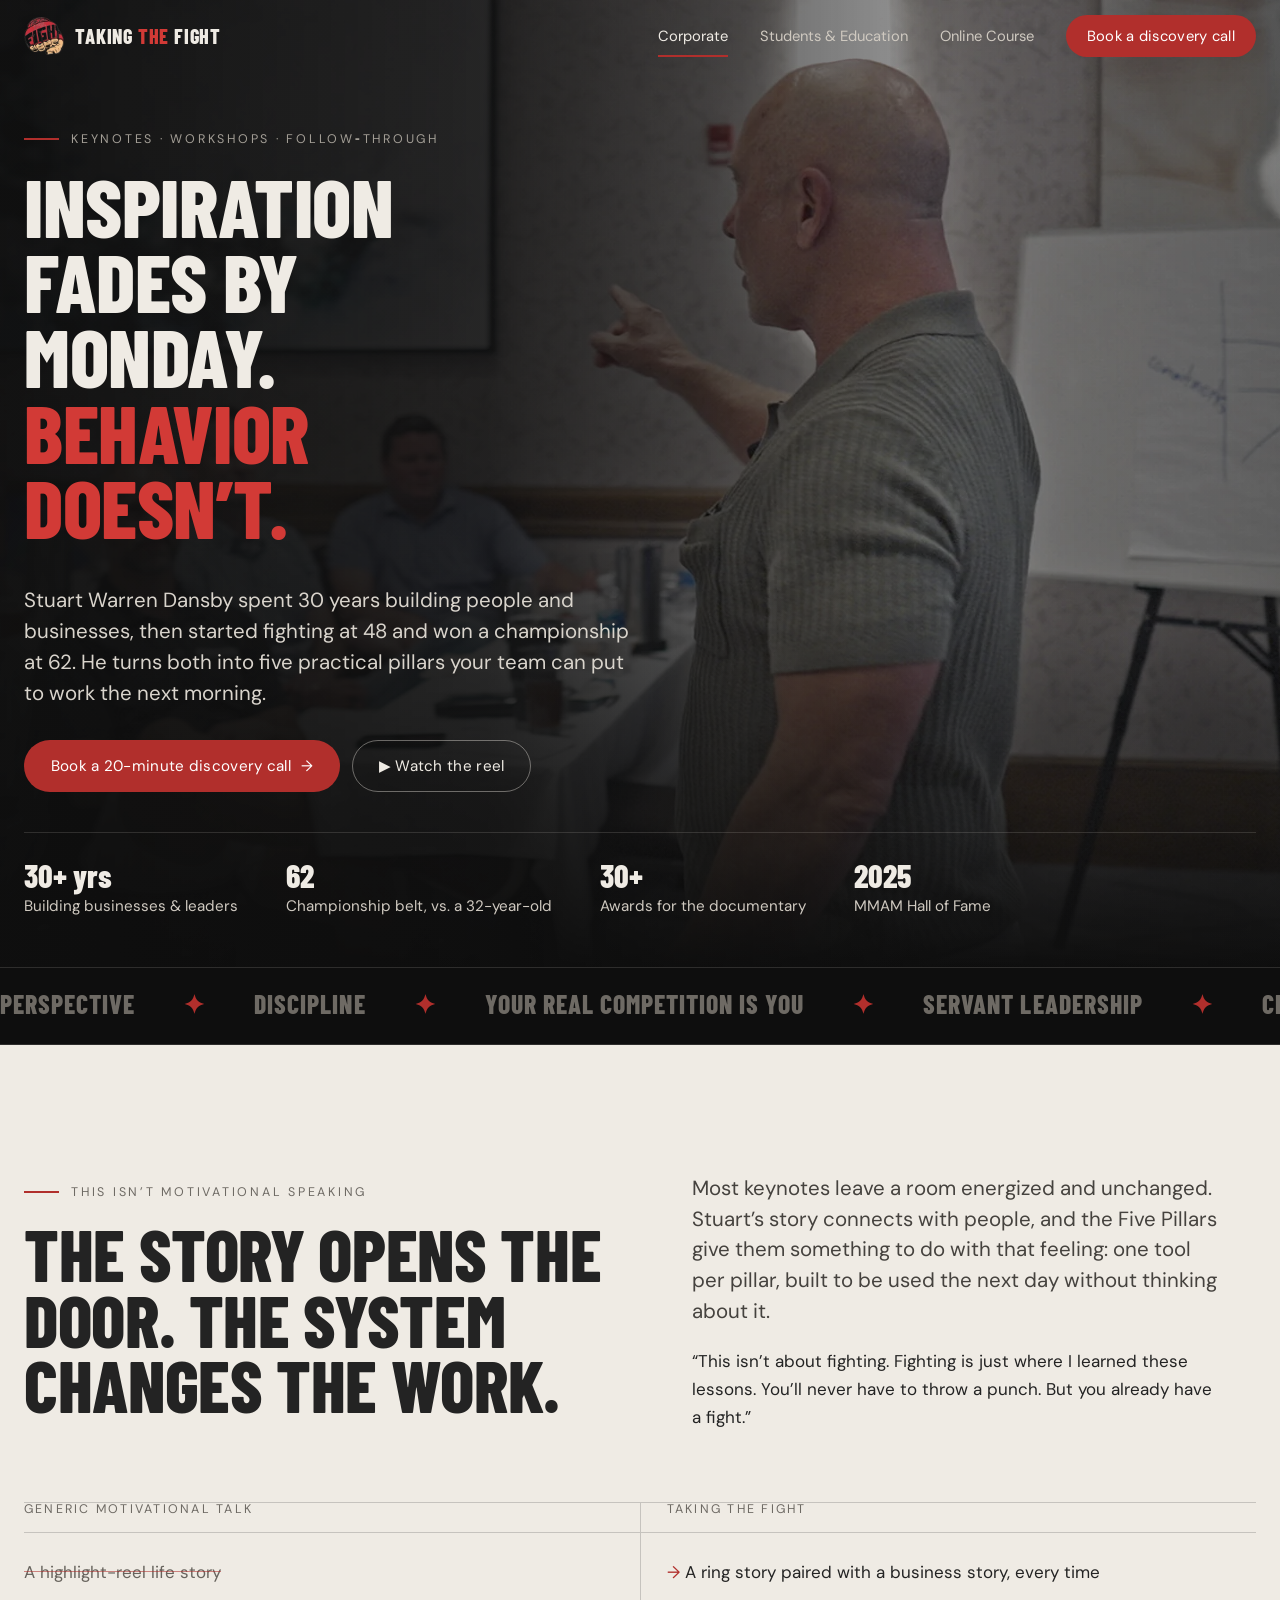
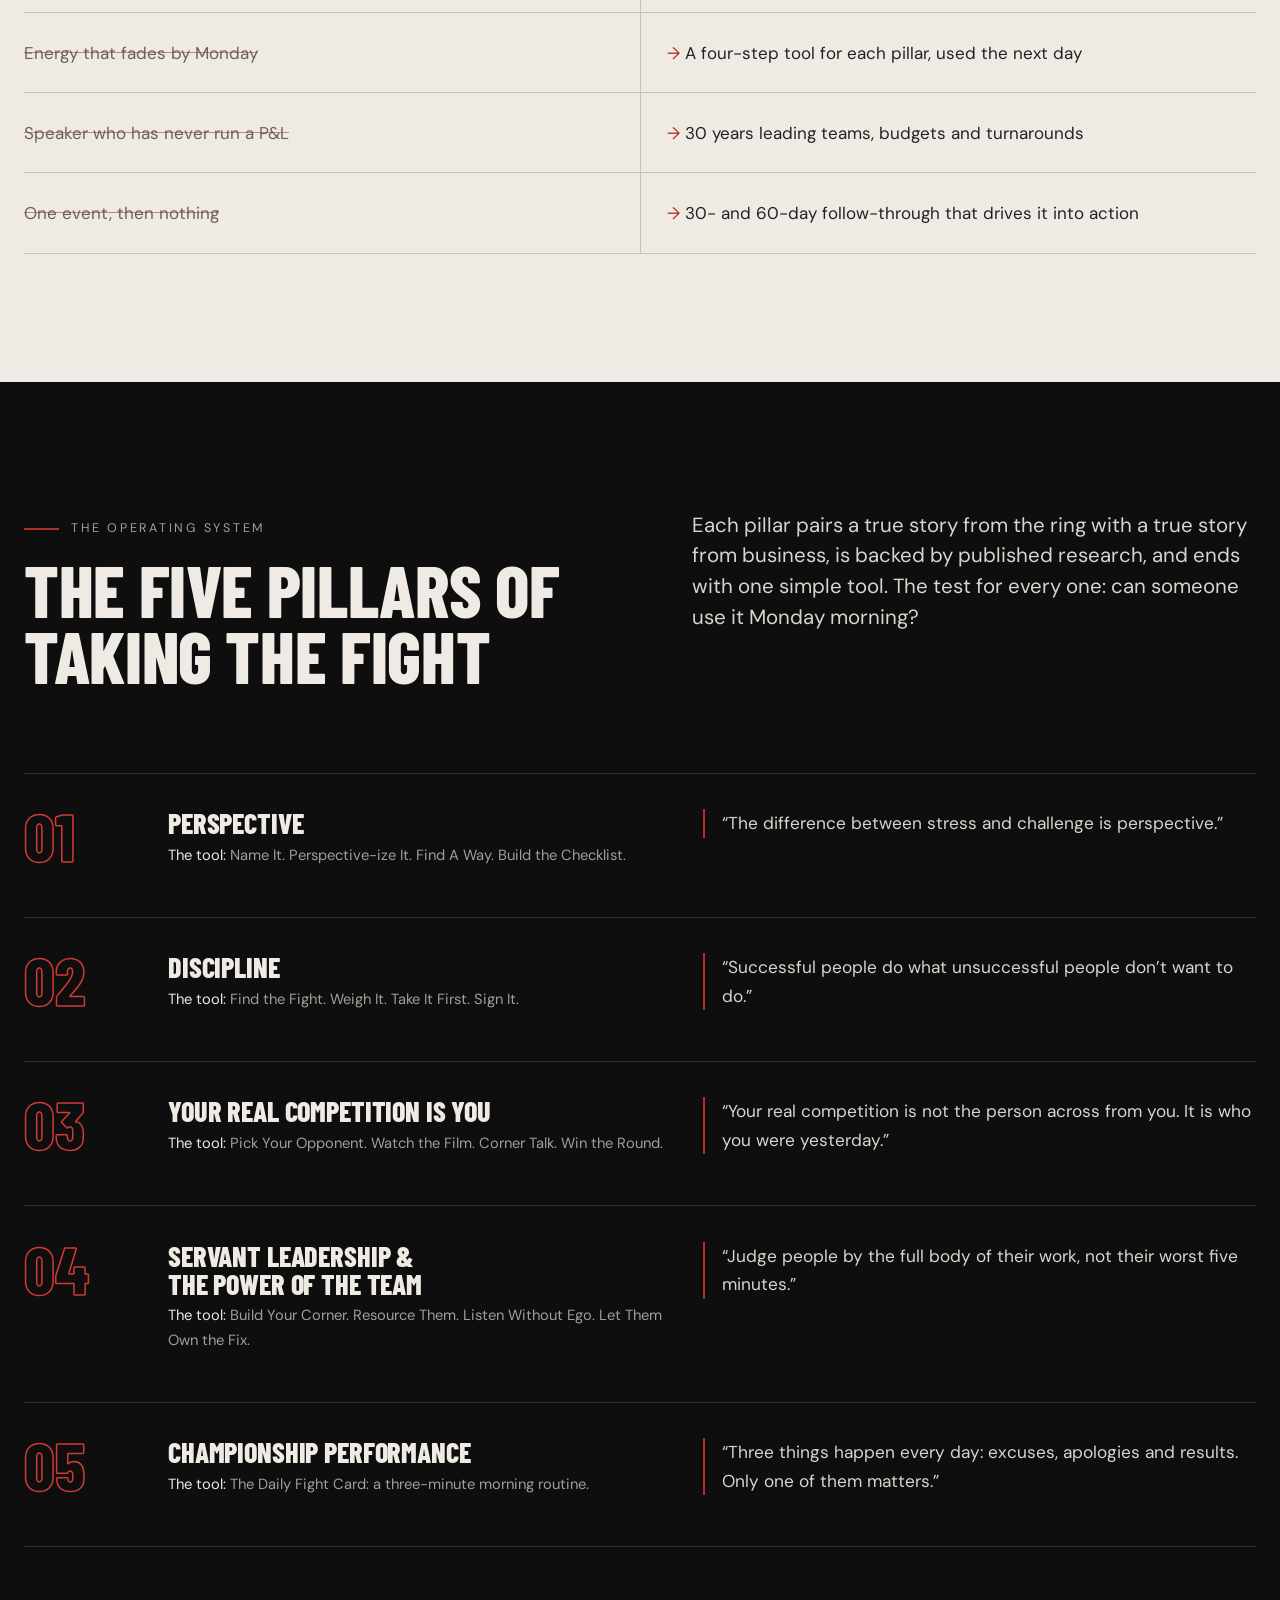
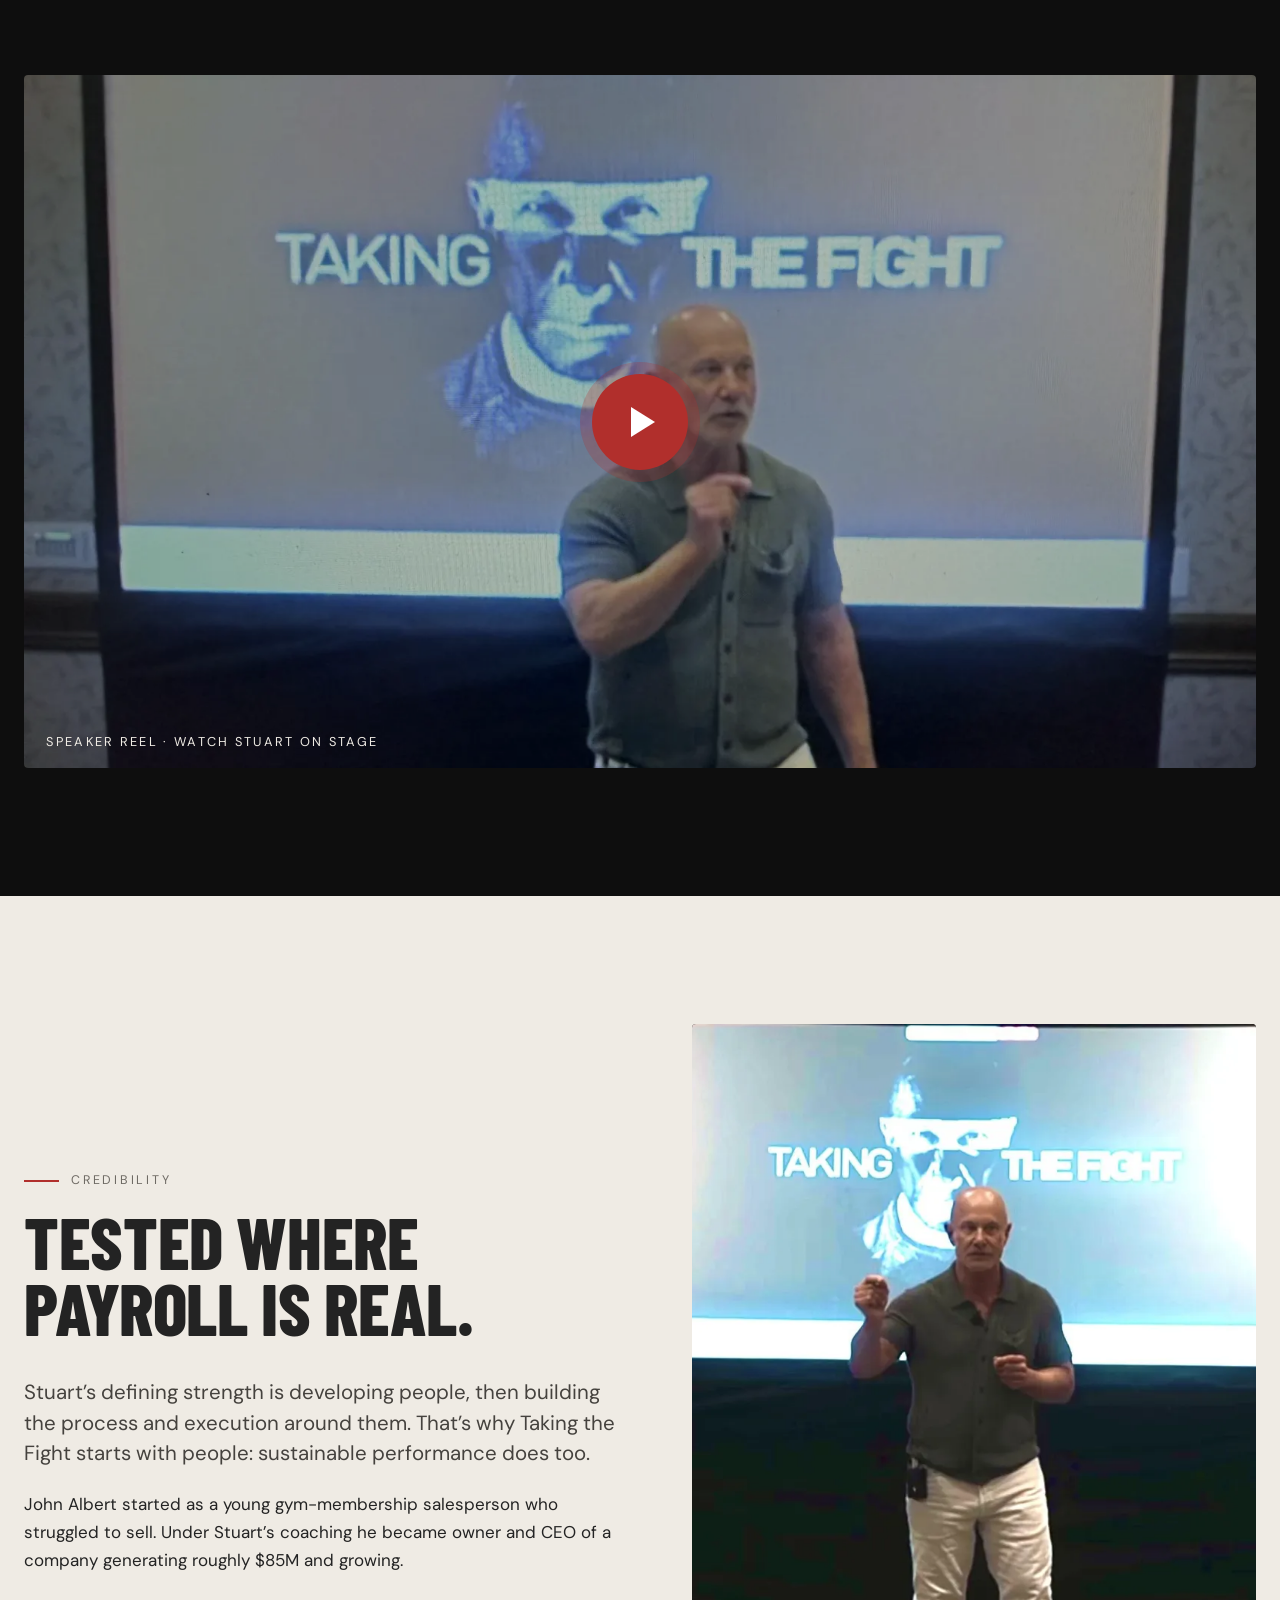
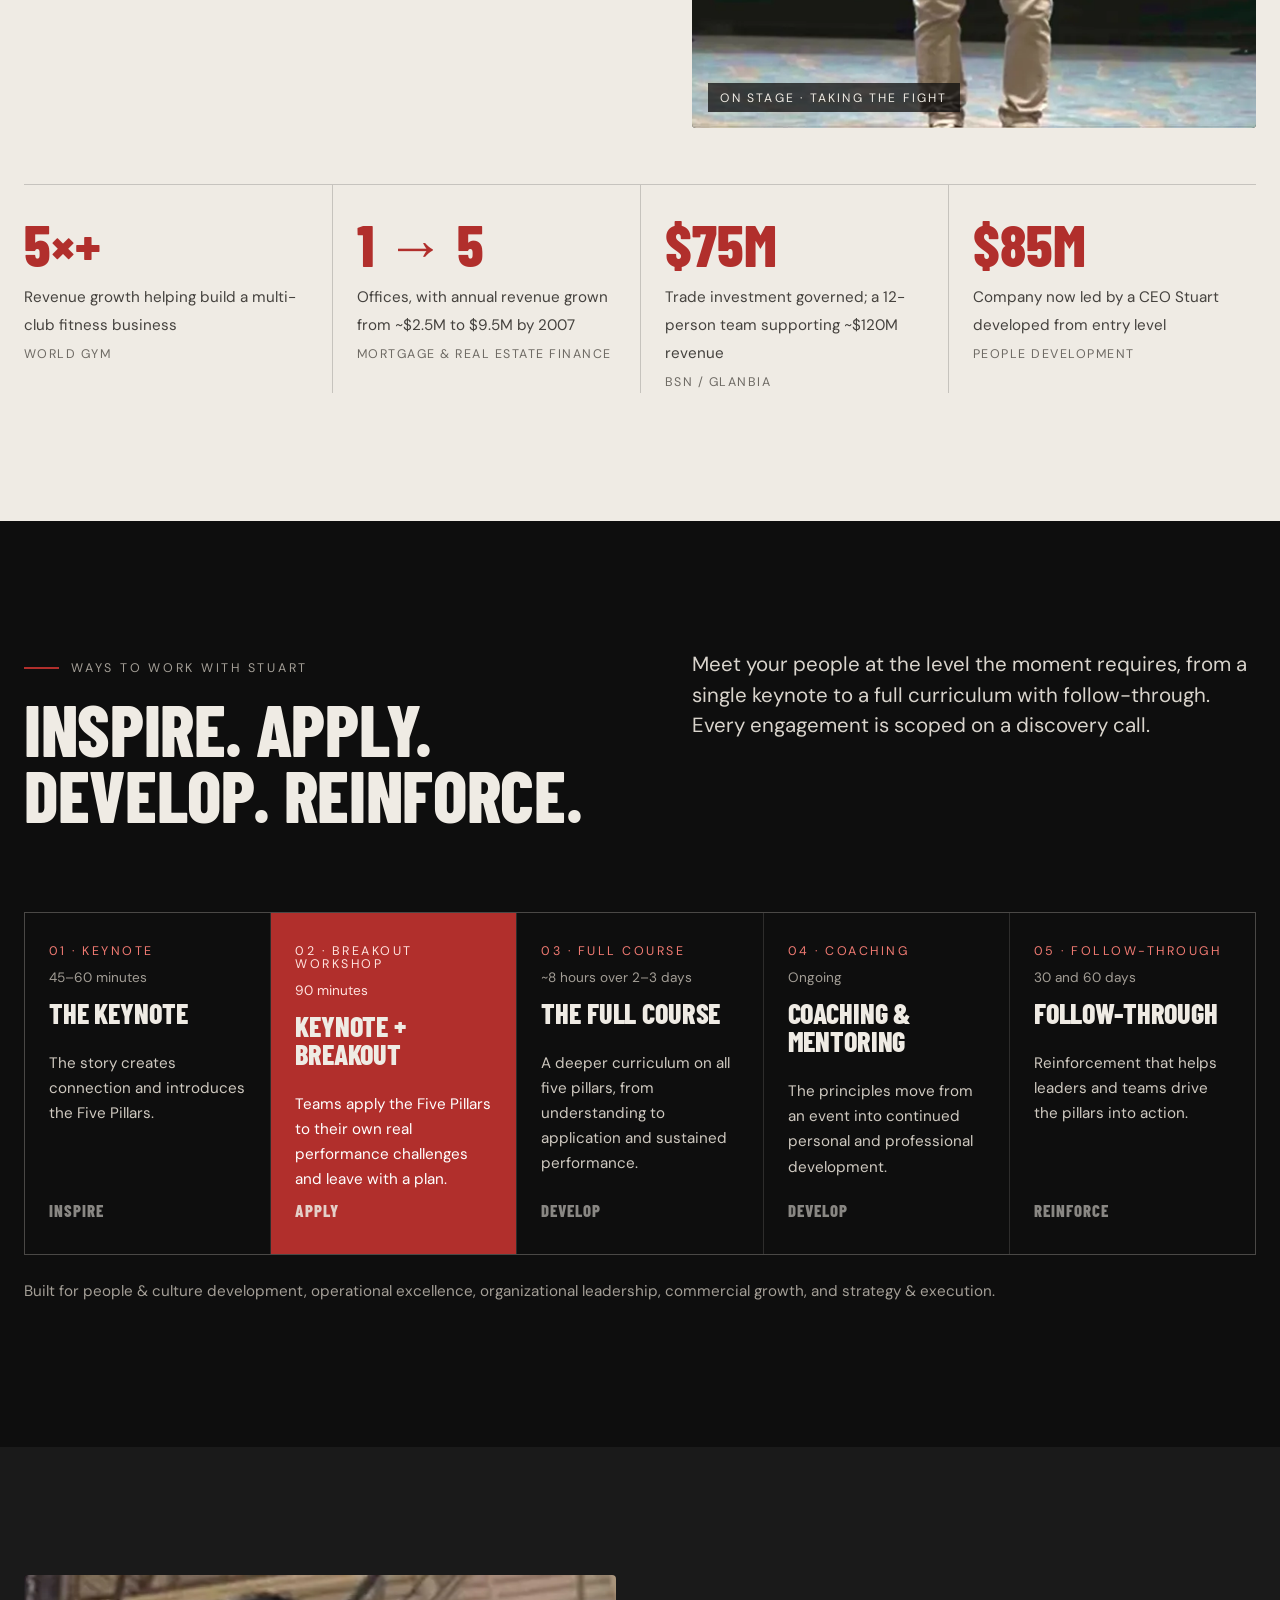
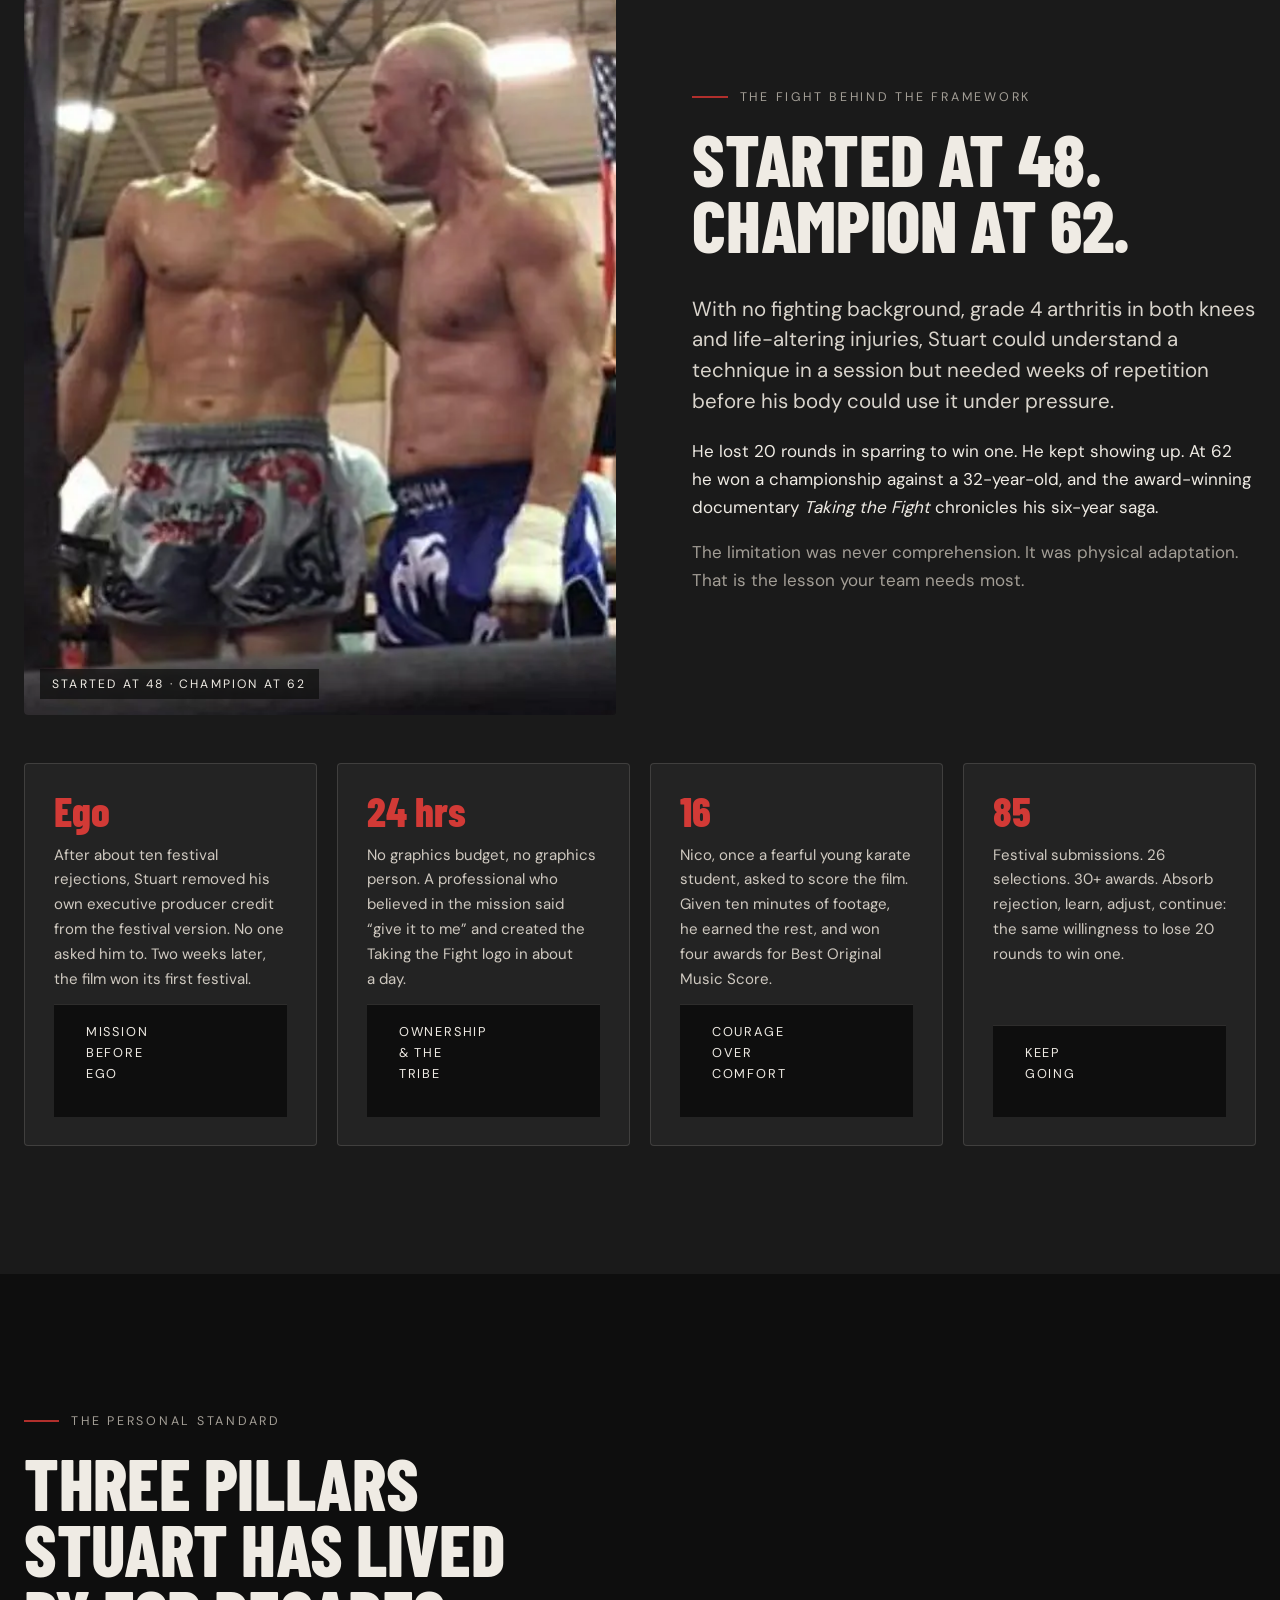
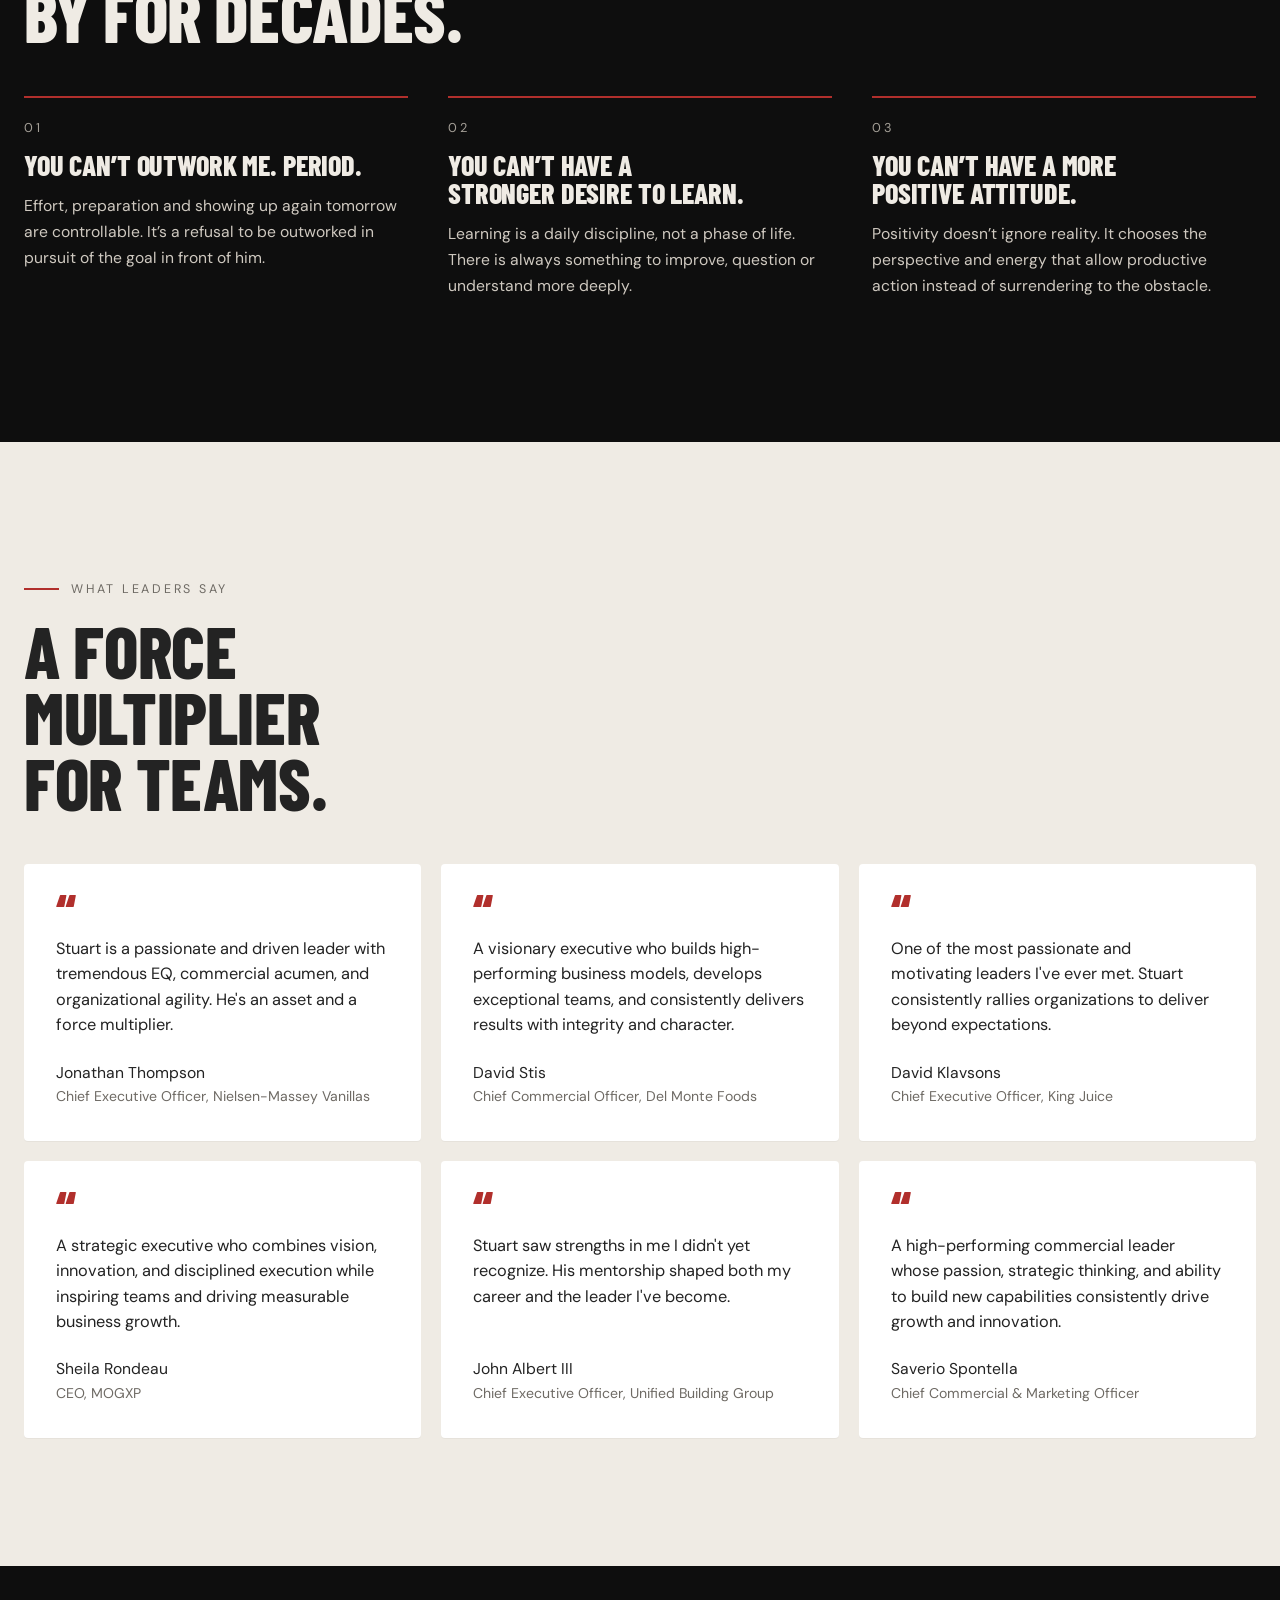
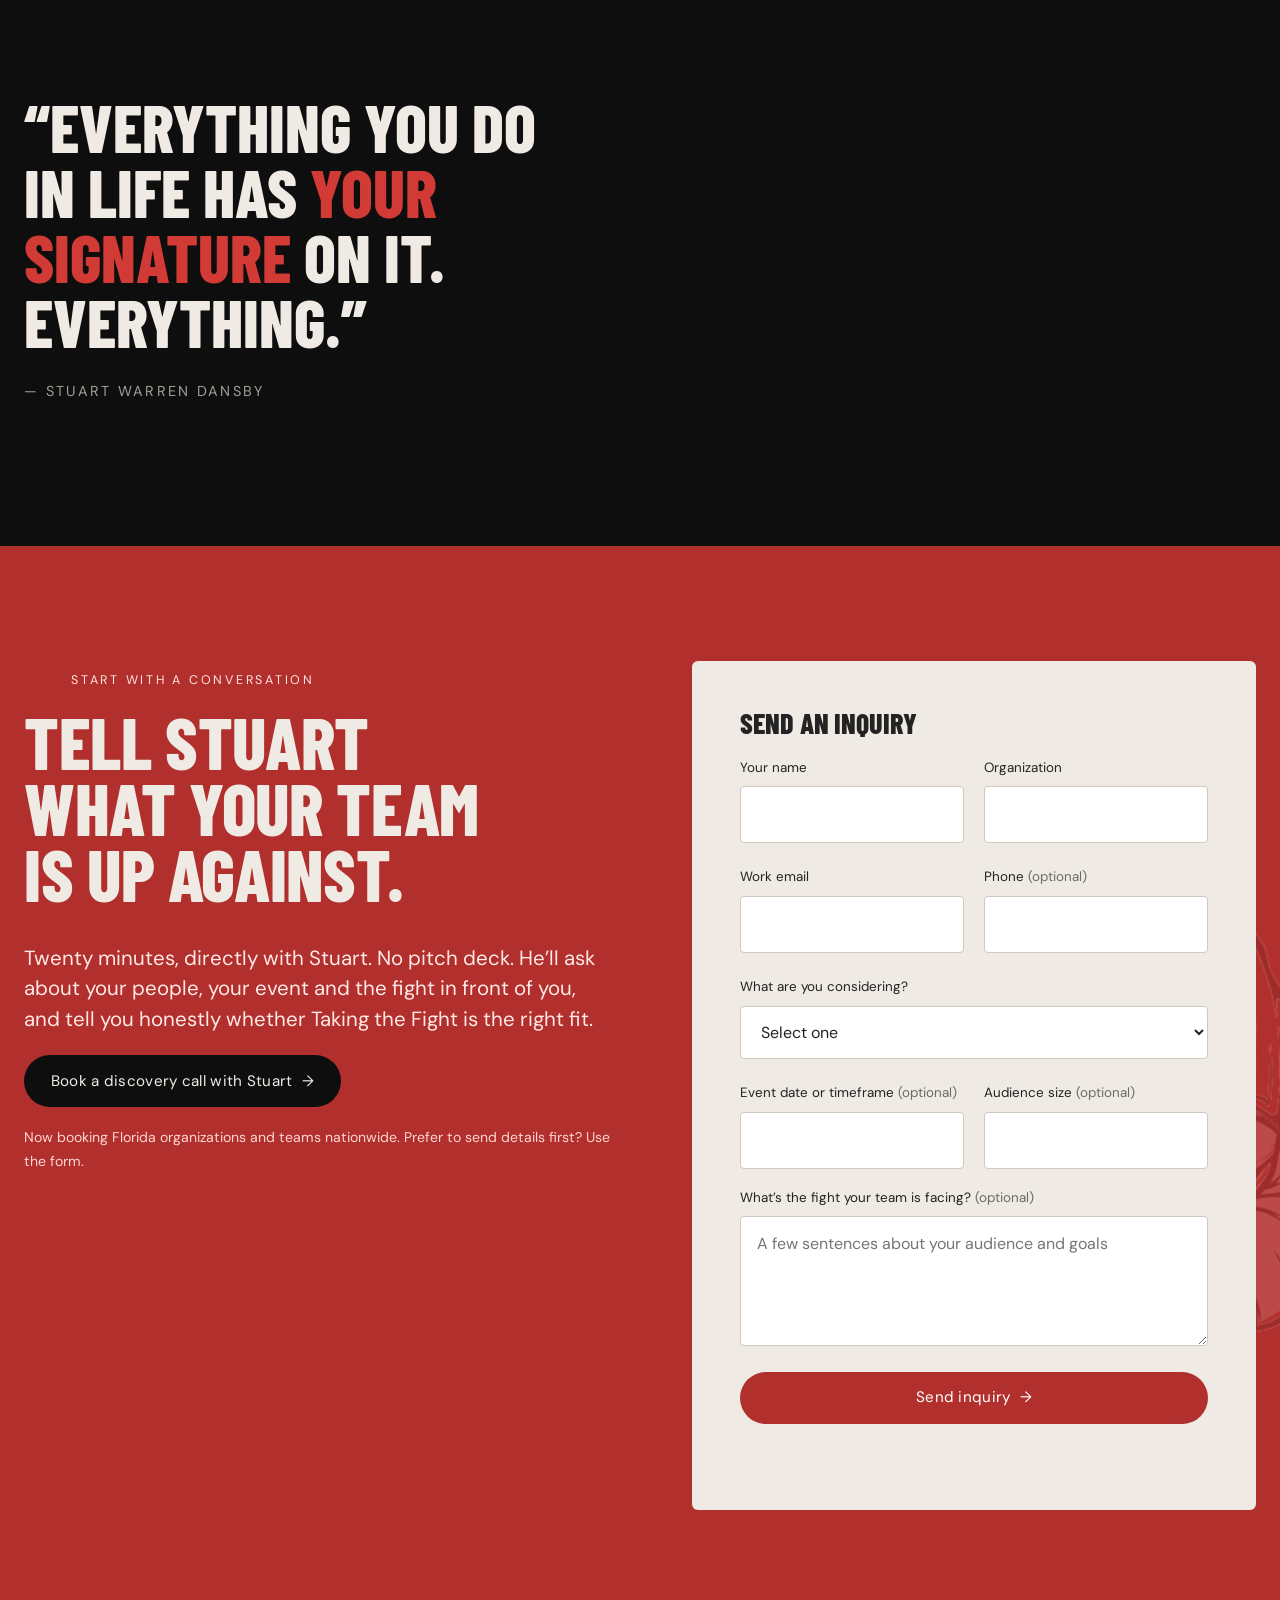
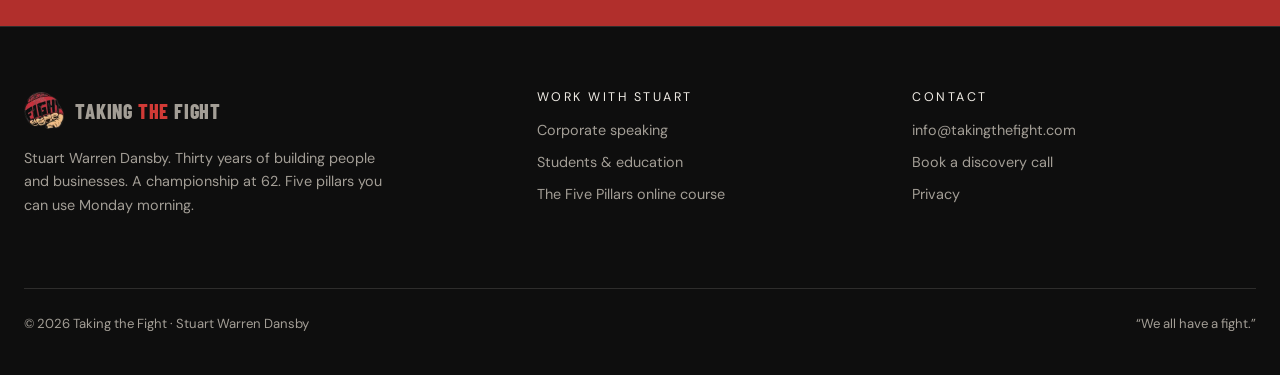
==== commit c58a801b: "v2 review pass: fix nav CTA padding/contrast, contrast bumps, mobile hero, menu focus, accurate srcs" ====
--- a/v2/index.html
+++ b/v2/index.html
@@ -6,12 +6,12 @@
 <link rel="icon" href="../assets/favicon.svg" type="image/svg+xml">
 <link rel="preload" href="../assets/barlow-condensed-bold.ttf" as="font" type="font/ttf" crossorigin>
 <link rel="stylesheet" href="v2.css"></head><body>
-<a class="skip" href="#main">Skip to content</a><header class="hdr"><div class="wrap"><a class="brand" href="./" aria-label="Taking the Fight home"><img src="img/fist.webp" width="40" height="40" alt=""><span>Taking <b>the</b> Fight</span></a>
+<a class="skip" href="#main">Skip to content</a><header class="hdr"><div class="wrap"><a class="brand" href="./" aria-label="Taking the Fight home"><img src="img/fist-sm.webp" width="40" height="40" alt=""><span>Taking <b>the</b> Fight</span></a>
 <button class="menu-btn" type="button" aria-expanded="false" aria-controls="nav" aria-label="Open menu"><span></span></button>
 <nav class="nav" id="nav" aria-label="Main"><a href="./" aria-current="page">Corporate</a><a href="education/">Students &amp; Education</a><a href="course/">Online Course</a><a class="btn btn-red btn-sm" data-book="corp" href="mailto:info@takingthefight.com">Book a discovery call</a></nav></div></header>
 <main id="main">
 <section class="hero"><div class="hero-media"><img src="../assets/stuart-stage.webp" srcset="../assets/stuart-stage-small.webp 800w, ../assets/stuart-stage.webp 1920w" sizes="100vw" alt="" fetchpriority="high" style="object-position:80% 30%"></div><div class="wrap">
-<span class="eyebrow">Keynotes · Workshops · Follow-through</span>
+<span class="eyebrow">Keynotes · Workshops · Follow&#8209;through</span>
 <h1>Inspiration fades by Monday. <span class="red">Behavior doesn’t.</span></h1>
 <p class="lede">Stuart Warren Dansby spent 30 years building people and businesses, then started fighting at 48 and won a championship at 62. He turns both into five practical pillars your team can put to work the next morning.</p>
 <div class="actions"><a class="btn btn-red" data-book="corp" href="#contact">Book a 20-minute discovery call <span class="arr" aria-hidden="true">→</span></a><a class="btn btn-ghost" href="https://www.youtube.com/watch?v=5sc7bOOXswY" data-video="5sc7bOOXswY" target="_blank" rel="noopener">▶ Watch the reel</a></div>
@@ -36,12 +36,12 @@
 <div class="pillars"><div class="pillar rv"><span class="n" aria-hidden="true">01</span><div><h3>Perspective</h3><p class="tool"><b>The tool:</b> Name It. Perspective-ize It. Find A Way. Build the Checklist.</p></div><blockquote>“The difference between stress and challenge is perspective.”</blockquote></div><div class="pillar rv"><span class="n" aria-hidden="true">02</span><div><h3>Discipline</h3><p class="tool"><b>The tool:</b> Find the Fight. Weigh It. Take It First. Sign It.</p></div><blockquote>“Successful people do what unsuccessful people don’t want to do.”</blockquote></div><div class="pillar rv"><span class="n" aria-hidden="true">03</span><div><h3>Your Real Competition Is You</h3><p class="tool"><b>The tool:</b> Pick Your Opponent. Watch the Film. Corner Talk. Win the Round.</p></div><blockquote>“Your real competition is not the person across from you. It is who you were yesterday.”</blockquote></div><div class="pillar rv"><span class="n" aria-hidden="true">04</span><div><h3>Servant Leadership &amp; the Power of the Team</h3><p class="tool"><b>The tool:</b> Build Your Corner. Resource Them. Listen Without Ego. Let Them Own the Fix.</p></div><blockquote>“Judge people by the full body of their work, not their worst five minutes.”</blockquote></div><div class="pillar rv"><span class="n" aria-hidden="true">05</span><div><h3>Championship Performance</h3><p class="tool"><b>The tool:</b> The Daily Fight Card: a three-minute morning routine.</p></div><blockquote>“Three things happen every day: excuses, apologies and results. Only one of them matters.”</blockquote></div></div>
 </div></section>
 
-<section class="sec" style="padding-top:0"><div class="wrap"><a class="reel rv" href="https://www.youtube.com/watch?v=5sc7bOOXswY" data-video="5sc7bOOXswY" target="_blank" rel="noopener" aria-label="Play Stuart Warren Dansby speaker reel (opens video)"><img src="img/keynote.webp" srcset="img/keynote-sm.webp 800w, img/keynote.webp 1600w" sizes="(max-width:860px) 100vw, 1240px" alt="" loading="lazy" decoding="async" style="object-position:50% 45%"><span class="play" aria-hidden="true"><i></i></span><span class="lbl">Speaker reel · Watch Stuart on stage</span></a></div></section>
+<section class="sec" style="padding-top:0"><div class="wrap"><a class="reel rv" href="https://www.youtube.com/watch?v=5sc7bOOXswY" data-video="5sc7bOOXswY" target="_blank" rel="noopener" aria-label="Play Stuart Warren Dansby speaker reel (opens video)"><img src="img/keynote.webp" srcset="img/keynote-sm.webp 800w, img/keynote.webp 1600w" sizes="(max-width:860px) 100vw, 1240px" width="1600" height="2133" alt="" loading="lazy" decoding="async" style="object-position:50% 45%"><span class="play" aria-hidden="true"><i></i></span><span class="lbl">Speaker reel · Watch Stuart on stage</span></a></div></section>
 
 <section class="sec cream" id="credibility"><div class="wrap">
 <div class="split"><div class="rv"><span class="eyebrow">Credibility</span><h2>Tested where payroll is real.</h2><p class="lede">Stuart’s defining strength is developing people, then building the process and execution around them. That’s why Taking the Fight starts with people: sustainable performance does too.</p>
 <p>John Albert started as a young gym-membership salesperson who struggled to sell. Under Stuart’s coaching he became owner and CEO of a company generating roughly $85M and growing.</p></div>
-<figure class="photo tall rv"><img src="img/stage.webp" srcset="img/stage-sm.webp 800w, img/stage.webp 1600w" sizes="(max-width:860px) 100vw, 50vw" alt="Stuart Warren Dansby speaking on stage in front of the Taking the Fight logo" loading="lazy" decoding="async" style="object-position:50% 20%"><figcaption>On stage · Taking the Fight</figcaption></figure></div>
+<figure class="photo tall rv"><img src="img/stage.webp" srcset="img/stage-sm.webp 800w, img/stage.webp 1033w" sizes="(max-width:860px) 100vw, 50vw" width="1033" height="1215" alt="Stuart Warren Dansby speaking on stage in front of the Taking the Fight logo" loading="lazy" decoding="async" style="object-position:50% 20%"><figcaption>On stage · Taking the Fight</figcaption></figure></div>
 <div class="stats rv"><div class="stat"><b>5×+</b><span>Revenue growth helping build a multi-club fitness business</span><small>World Gym</small></div>
 <div class="stat"><b>1 → 5</b><span>Offices, with annual revenue grown from ~$2.5M to $9.5M by 2007</span><small>Mortgage &amp; real estate finance</small></div>
 <div class="stat"><b>$75M</b><span>Trade investment governed; a 12-person team supporting ~$120M revenue</span><small>BSN / Glanbia</small></div>
@@ -61,7 +61,7 @@
 </div></section>
 
 <section class="sec char" id="story"><div class="wrap">
-<div class="split"><figure class="photo tall rv"><img src="img/faceoff.webp" srcset="img/faceoff-sm.webp 800w, img/faceoff.webp 1600w" sizes="(max-width:860px) 100vw, 50vw" alt="Stuart Warren Dansby facing off with his opponent before a fight" loading="lazy" decoding="async" style="object-position:50% 30%"><figcaption>Started at 48 · Champion at 62</figcaption></figure>
+<div class="split"><figure class="photo tall rv"><img src="img/faceoff.webp" srcset="img/faceoff-sm.webp 741w, img/faceoff.webp 741w" sizes="(max-width:860px) 100vw, 50vw" width="741" height="741" alt="Stuart Warren Dansby facing off with his opponent before a fight" loading="lazy" decoding="async" style="object-position:50% 30%"><figcaption>Started at 48 · Champion at 62</figcaption></figure>
 <div class="rv"><span class="eyebrow">The fight behind the framework</span><h2>Started at 48. Champion at 62.</h2>
 <p class="lede">With no fighting background, grade 4 arthritis in both knees and life-altering injuries, Stuart could understand a technique in a session but needed weeks of repetition before his body could use it under pressure.</p>
 <p>He lost 20 rounds in sparring to win one. He kept showing up. At 62 he won a championship against a 32-year-old, and the award-winning documentary <em>Taking the Fight</em> chronicles his six-year saga.</p>
@@ -91,16 +91,16 @@
 <div class="split top"><div class="rv"><span class="eyebrow" style="color:#FFE3DF">Start with a conversation</span><h2 id="cta-h">Tell Stuart what your team is up against.</h2>
 <p class="lede">Twenty minutes, directly with Stuart. No pitch deck. He’ll ask about your people, your event and the fight in front of you, and tell you honestly whether Taking the Fight is the right fit.</p>
 <div class="actions"><a class="btn btn-dark" data-book="corp" href="mailto:info@takingthefight.com">Book a discovery call with Stuart <span class="arr" aria-hidden="true">→</span></a></div>
-<p class="cta-note">Booking for Florida teams and organizations nationwide. Prefer to send details first? Use the form.</p></div>
+<p class="cta-note">Now booking Florida organizations and teams nationwide. Prefer to send details first? Use the form.</p></div>
 <div class="panel rv" style="background:var(--cream);color:var(--char);border:0"><h3 style="margin-bottom:1.2rem">Send an inquiry</h3>
-<form class="form" data-mail="Speaking inquiry: Stuart Warren Dansby" novalidate>
+<form class="form" data-mail="Speaking inquiry: Stuart Warren Dansby" action="mailto:info@takingthefight.com" method="post" enctype="text/plain" novalidate>
 <div class="field"><label for="name">Your name</label><input id="name" name="name" type="text" data-label="Your name" required aria-required="true" aria-describedby="name-err" autocomplete="name"><span class="err" id="name-err" aria-live="polite"></span></div><div class="field"><label for="org">Organization</label><input id="org" name="org" type="text" data-label="Organization" required aria-required="true" aria-describedby="org-err" autocomplete="organization"><span class="err" id="org-err" aria-live="polite"></span></div><div class="field"><label for="email">Work email</label><input id="email" name="email" type="email" data-label="Work email" required aria-required="true" aria-describedby="email-err" autocomplete="email"><span class="err" id="email-err" aria-live="polite"></span></div><div class="field"><label for="phone">Phone <span class="opt">(optional)</span></label><input id="phone" name="phone" type="tel" data-label="Phone" autocomplete="tel"></div>
 <div class="field full"><label for="format">What are you considering?</label><select id="format" name="format" data-label="What are you considering?" required aria-required="true" aria-describedby="format-err"><option value="">Select one</option><option>Keynote (45–60 min)</option><option>Keynote + 90-min breakout</option><option>Full course (2–3 days)</option><option>Coaching & mentoring</option><option>Not sure yet</option></select><span class="err" id="format-err" aria-live="polite"></span></div>
 <div class="field"><label for="when">Event date or timeframe <span class="opt">(optional)</span></label><input id="when" name="when" type="text" data-label="Event date or timeframe"></div><div class="field"><label for="size">Audience size <span class="opt">(optional)</span></label><input id="size" name="size" type="text" data-label="Audience size"></div>
 <div class="field full"><label for="msg">What’s the fight your team is facing? <span class="opt">(optional)</span></label><textarea id="msg" name="msg" data-label="What’s the fight your team is facing?" placeholder="A few sentences about your audience and goals"></textarea></div>
 <div class="full"><button class="btn btn-red" type="submit" style="width:100%">Send inquiry <span class="arr" aria-hidden="true">→</span></button></div>
 <p class="form-status" role="status" aria-live="polite"></p></form></div></div></div></section>
-</main><footer class="ftr"><div class="wrap"><div><a class="brand" href="./"><img src="img/fist.webp" width="40" height="40" alt=""><span>Taking <b>the</b> Fight</span></a><p style="margin-top:1rem;max-width:36ch">Stuart Warren Dansby. Thirty years of building people and businesses. A championship at 62. Five pillars you can use Monday morning.</p></div>
+</main><footer class="ftr"><div class="wrap"><div><a class="brand" href="./"><img src="img/fist-sm.webp" width="40" height="40" alt=""><span>Taking <b>the</b> Fight</span></a><p style="margin-top:1rem;max-width:36ch">Stuart Warren Dansby. Thirty years of building people and businesses. A championship at 62. Five pillars you can use Monday morning.</p></div>
 <div><h4>Work with Stuart</h4><ul><li><a href="./">Corporate speaking</a></li><li><a href="education/">Students &amp; education</a></li><li><a href="course/">The Five Pillars online course</a></li></ul></div>
 <div><h4>Contact</h4><ul><li><a data-email href="mailto:info@takingthefight.com">info@takingthefight.com</a></li><li><a data-book="corp" href="mailto:info@takingthefight.com">Book a discovery call</a></li><li><a href="../privacy/">Privacy</a></li></ul></div>
 <div class="legal"><span>© <span id="yr">2026</span> Taking the Fight · Stuart Warren Dansby</span><span>“We all have a fight.”</span></div></div></footer>
--- a/v2/v2.css
+++ b/v2/v2.css
@@ -247,3 +247,10 @@
 @media (max-width:860px){.ch-grid{grid-template-columns:1fr;gap:2.5rem}.cover{justify-self:start;max-width:min(300px,75%);transform:rotate(1.5deg)}}
 .hero h1{max-width:14ch;font-size:clamp(2.9rem,7vw,6.6rem)}.hero{padding-top:7.5rem}
 .hero h1{font-size:clamp(2.9rem,6.4vw,6rem)}.hero-meta{margin-top:2.5rem}.hero{padding-bottom:3rem}
+/* review pass 1 */
+.nav a.btn{padding:.65rem 1.25rem;color:#fff;white-space:nowrap}.nav a.btn:hover{color:#fff}
+.versus .no{color:#67635D}
+.rung .step{color:#F07A72;font-size:.78rem}
+.photo figcaption{font-size:.76rem}
+.hero-meta{font-size:.95rem;color:#CFC9C0}
+@media (max-width:860px){.hero::before{background:linear-gradient(0deg,var(--ink) 12%,rgba(14,14,14,.86) 48%,rgba(14,14,14,.15) 100%)}.nav a.btn{padding:1rem 1.25rem;justify-content:center}}
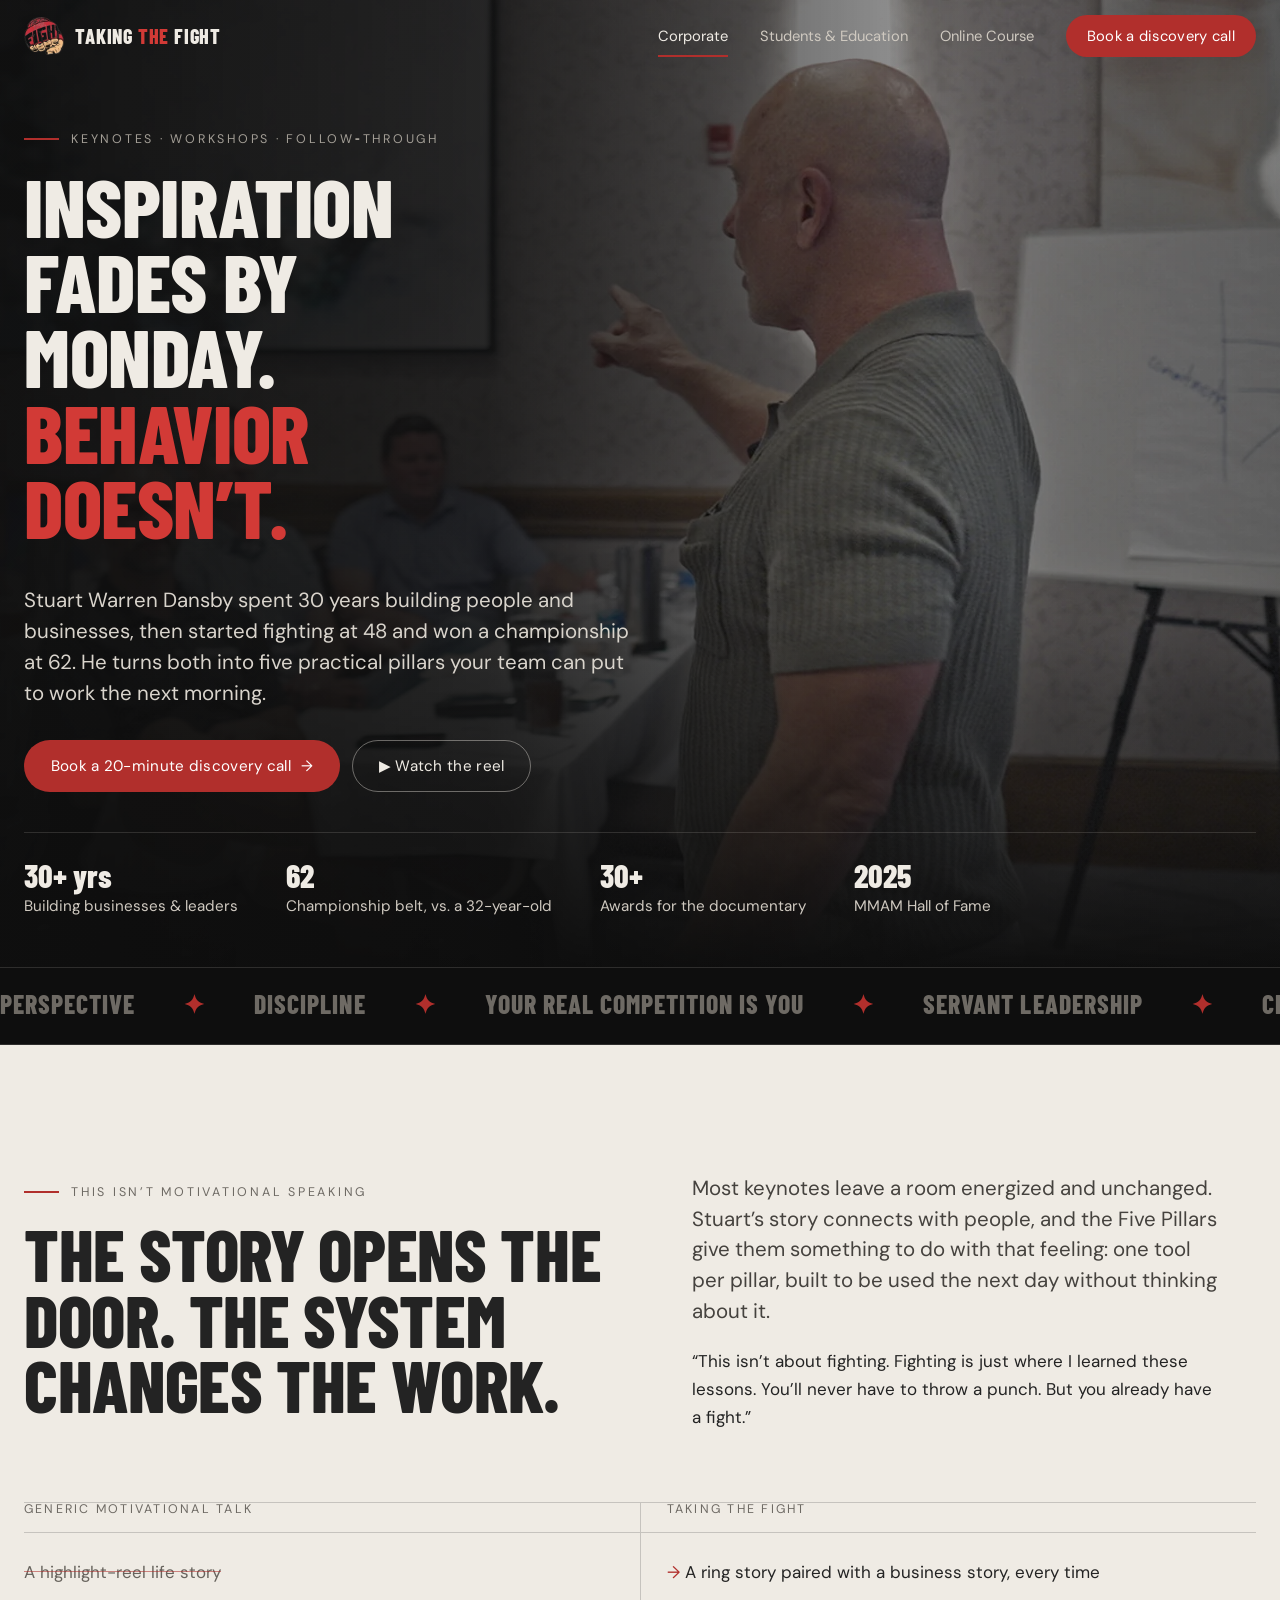
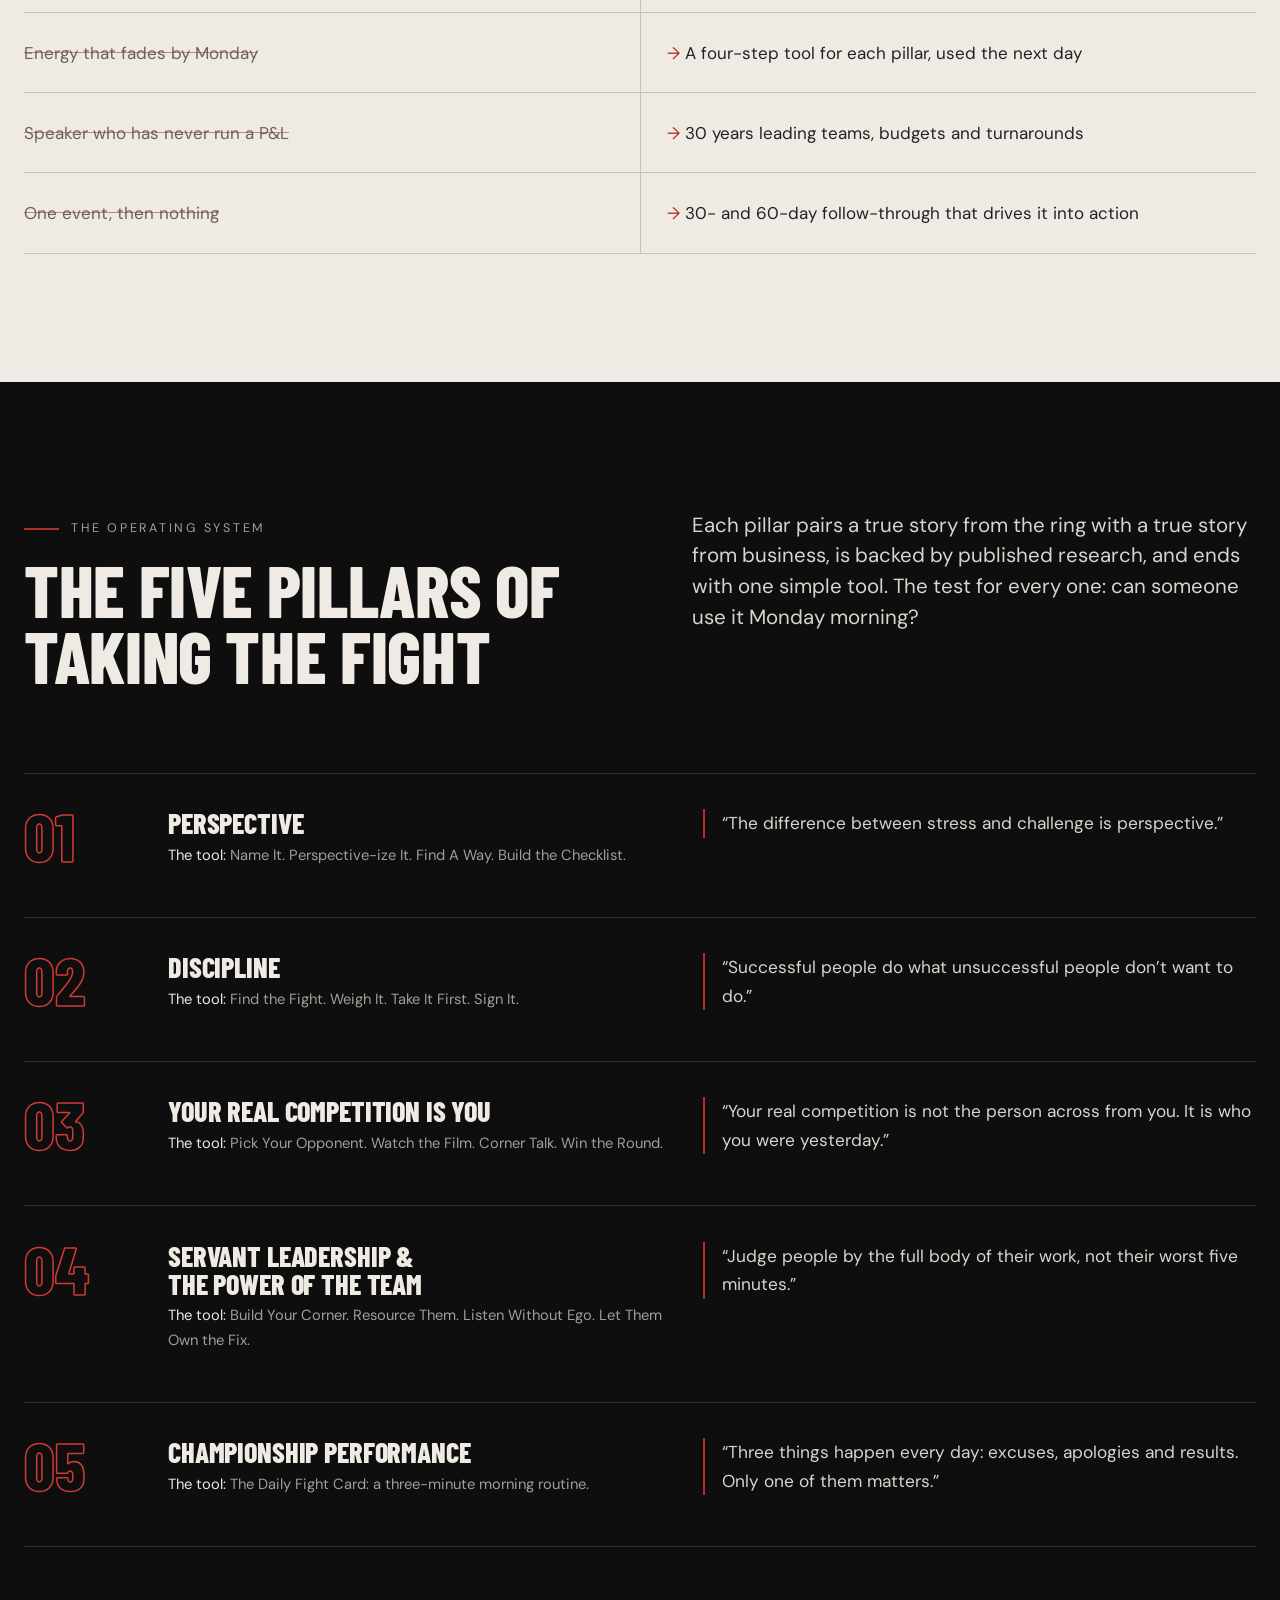
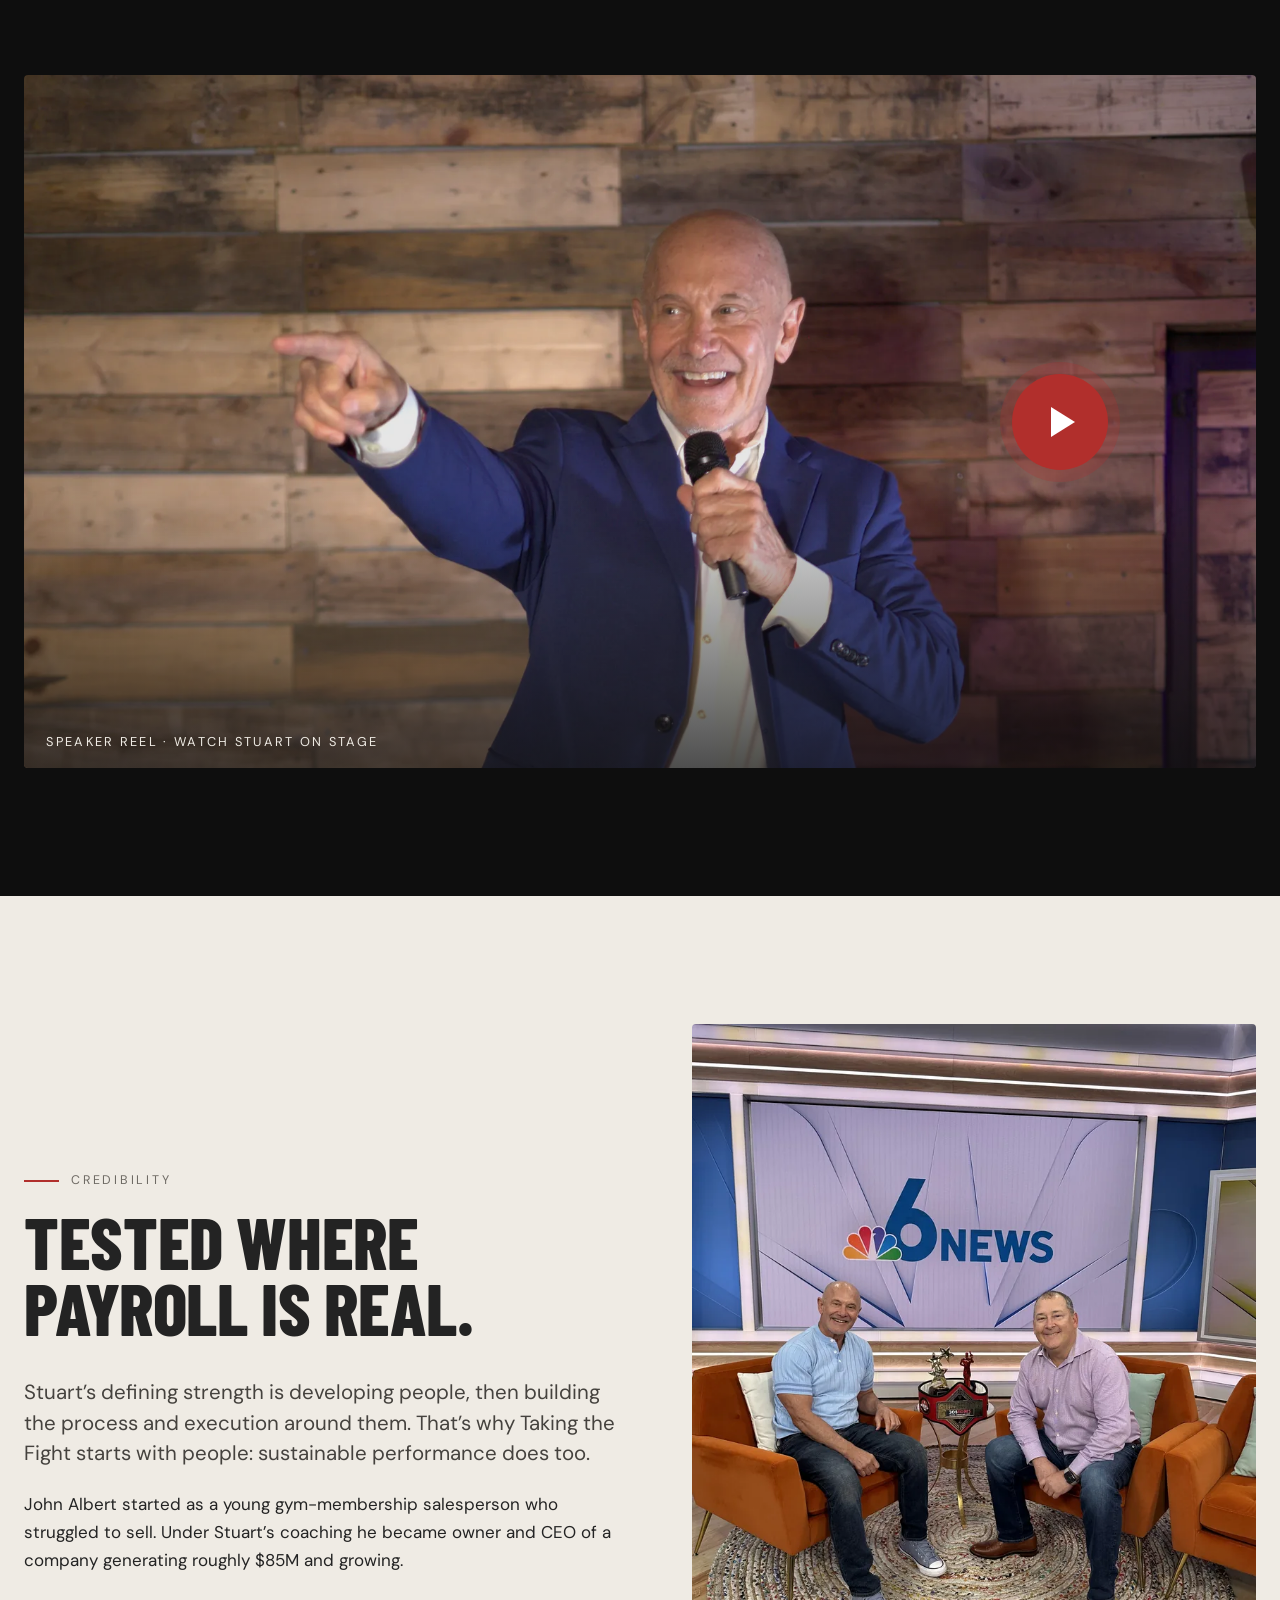
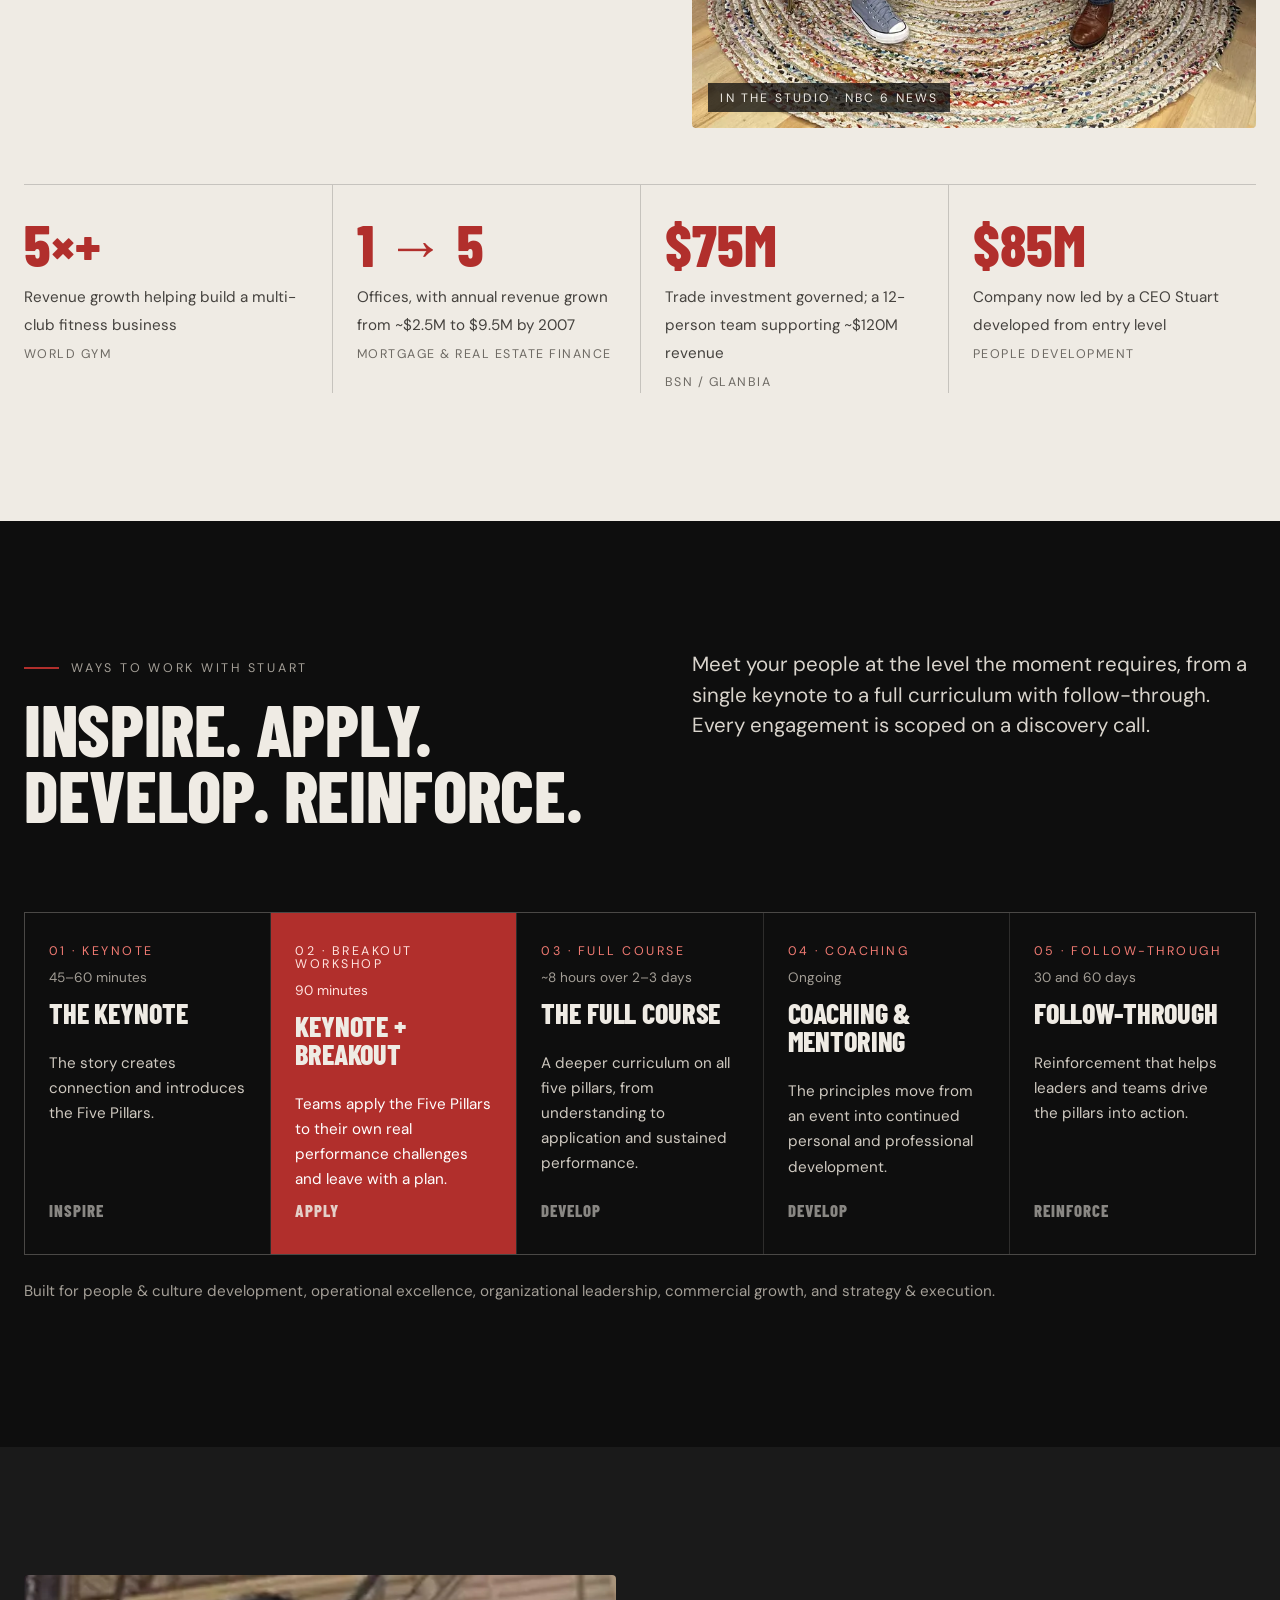
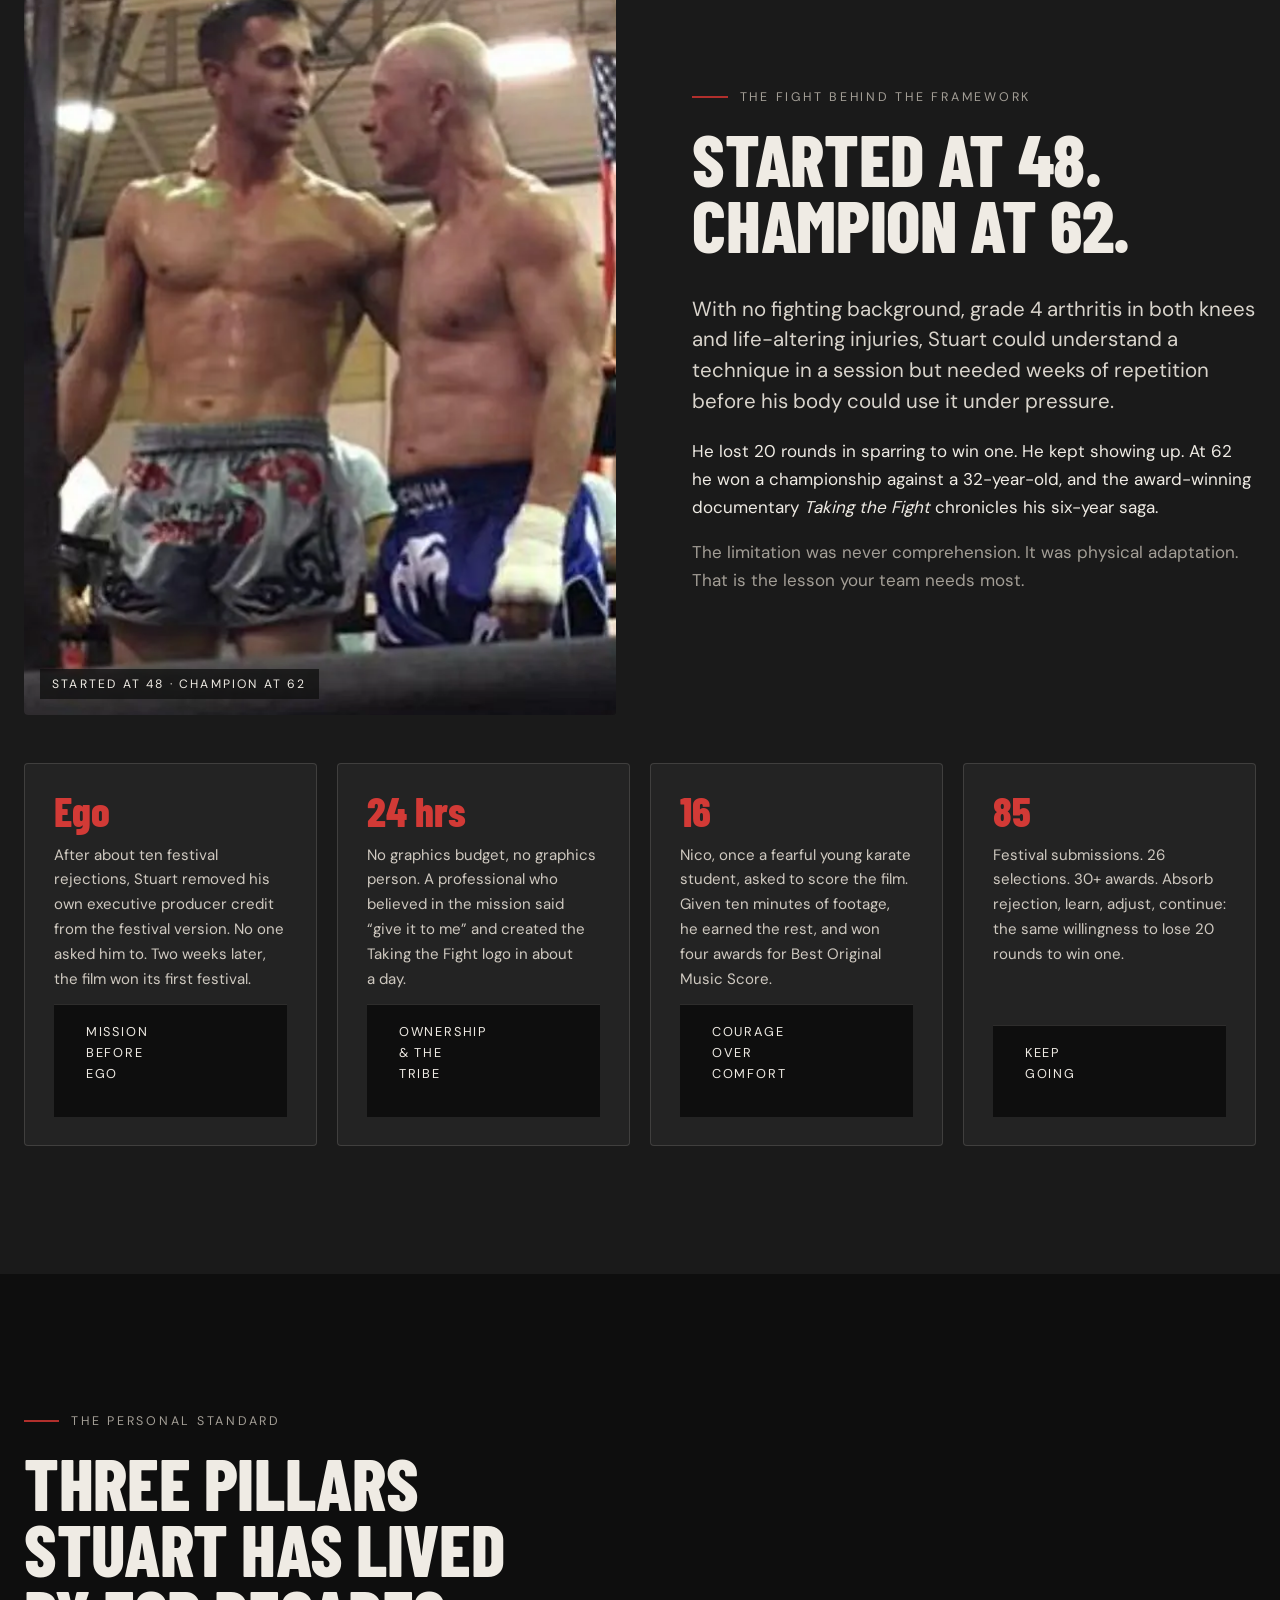
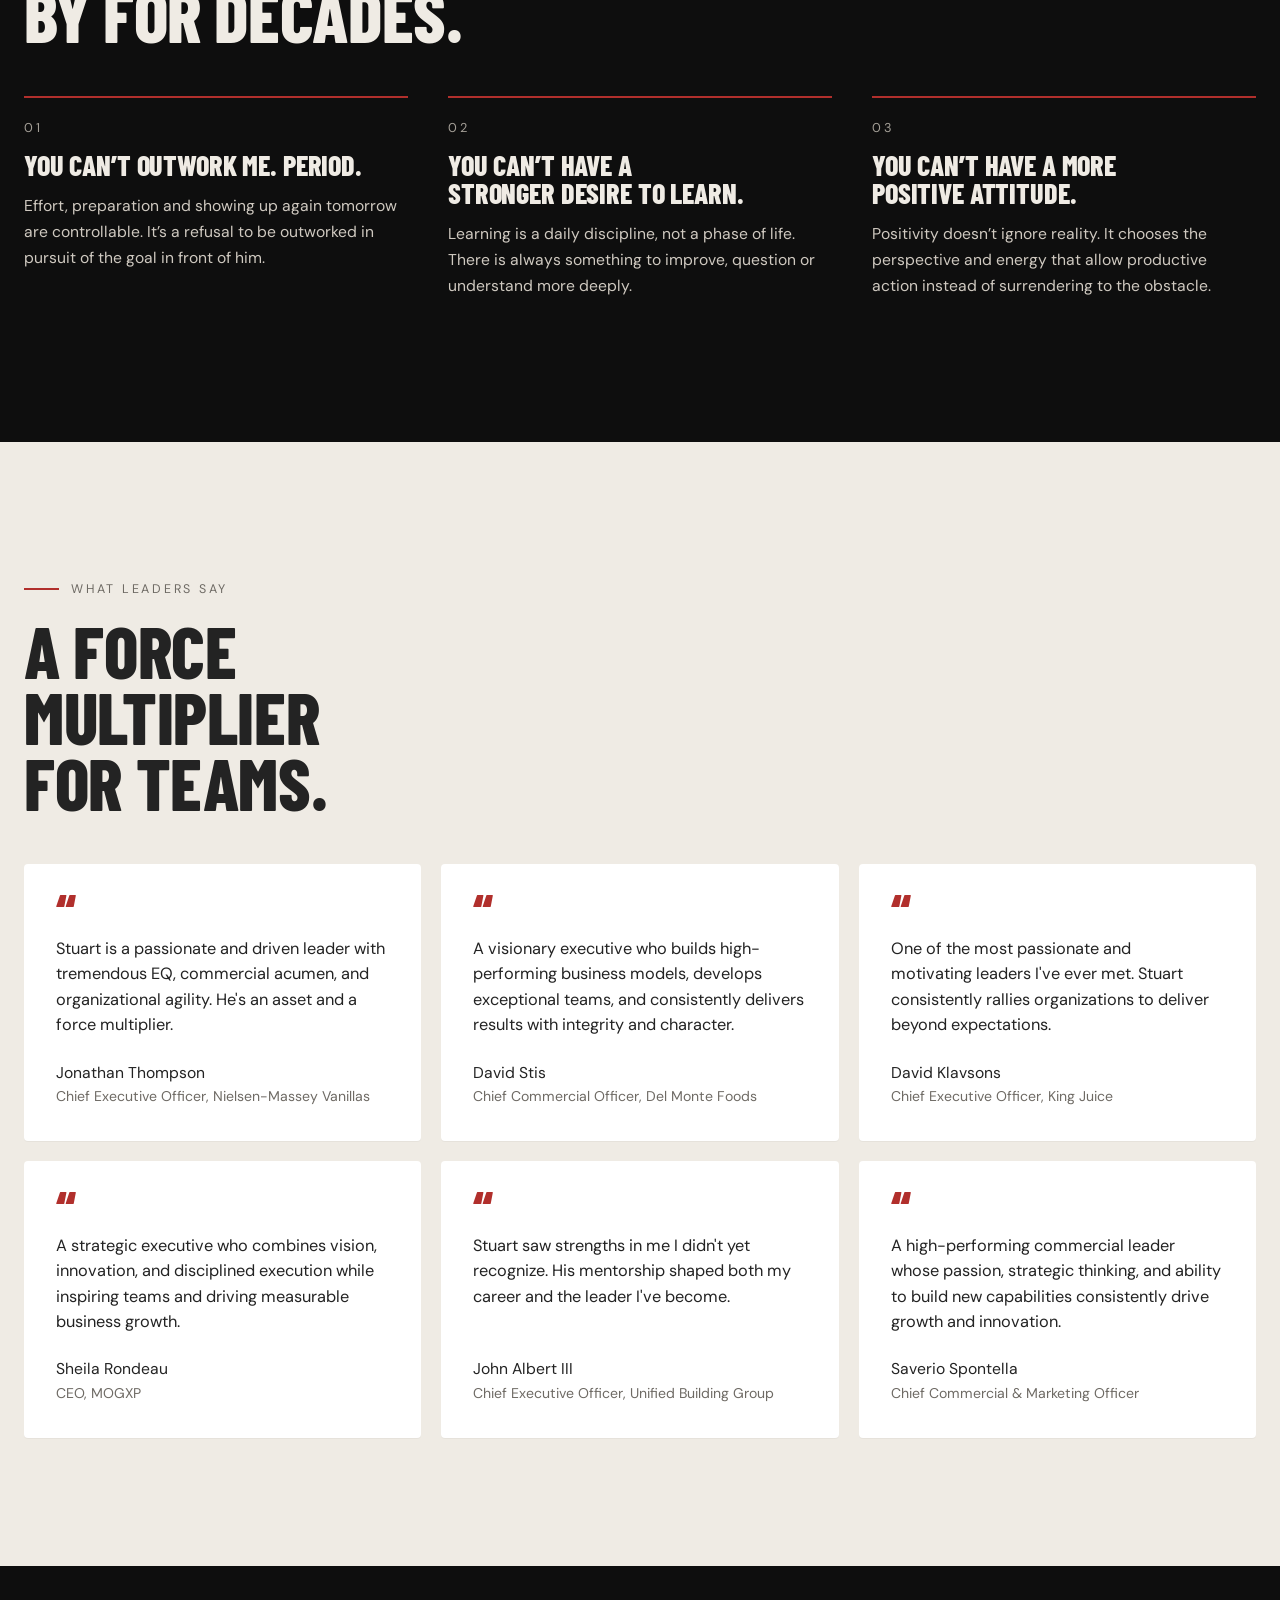
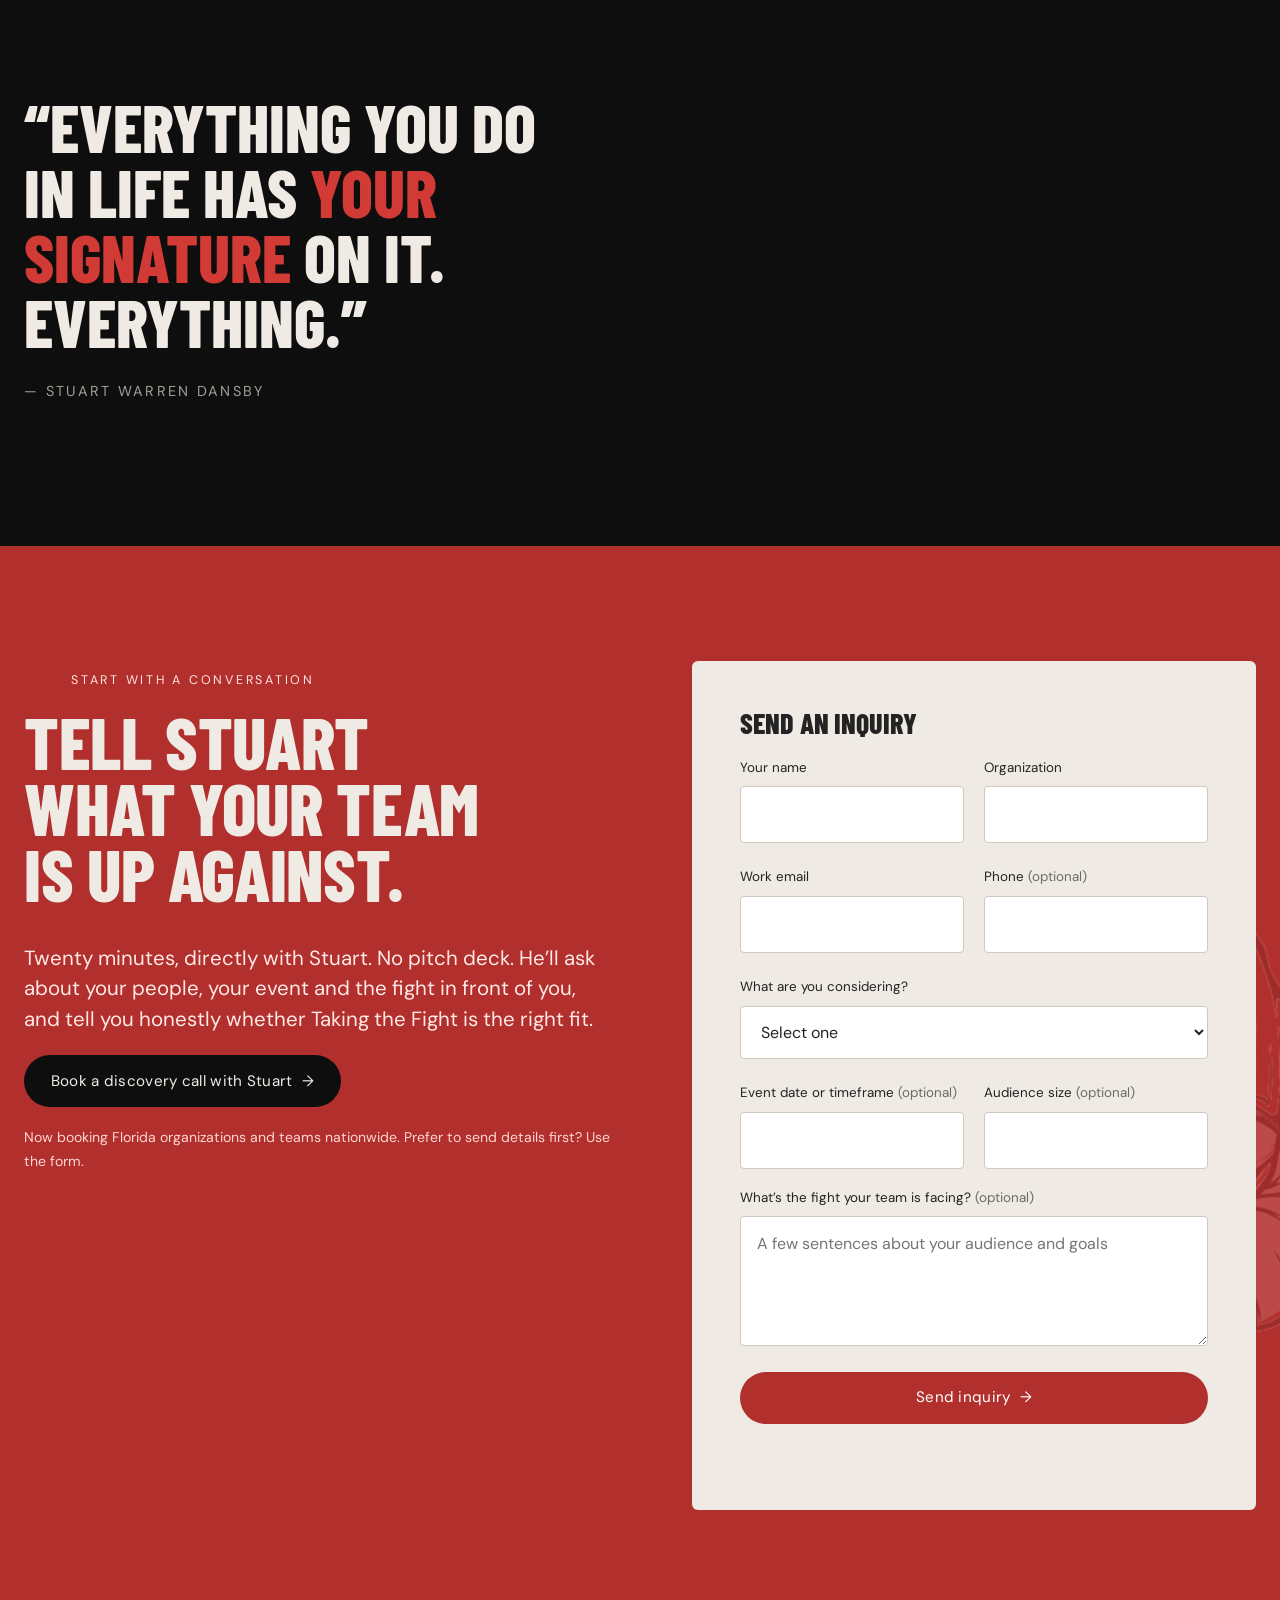
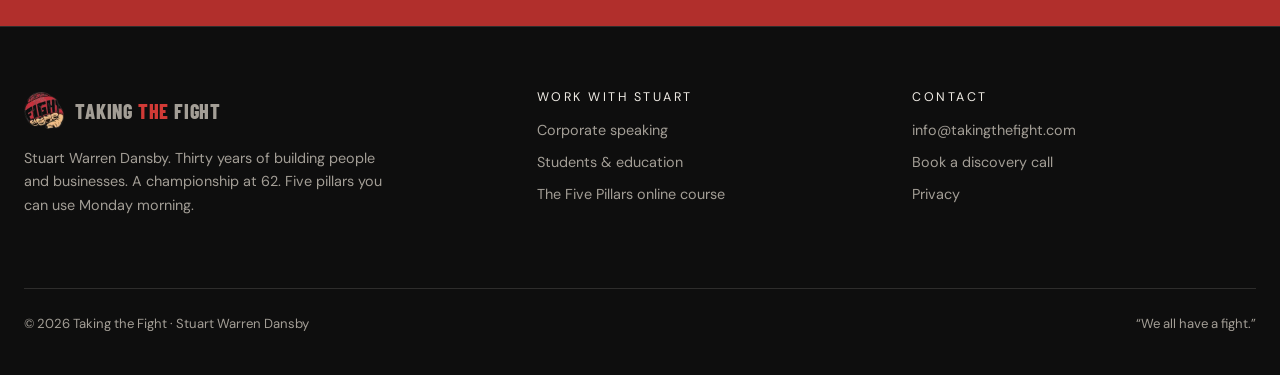
==== commit d83513de: "v2 review pass 2: sharp pro stage photos for reel/instructor, NBC 6 studio photo for credibility, re" ====
--- a/v2/index.html
+++ b/v2/index.html
@@ -36,12 +36,12 @@
 <div class="pillars"><div class="pillar rv"><span class="n" aria-hidden="true">01</span><div><h3>Perspective</h3><p class="tool"><b>The tool:</b> Name It. Perspective-ize It. Find A Way. Build the Checklist.</p></div><blockquote>“The difference between stress and challenge is perspective.”</blockquote></div><div class="pillar rv"><span class="n" aria-hidden="true">02</span><div><h3>Discipline</h3><p class="tool"><b>The tool:</b> Find the Fight. Weigh It. Take It First. Sign It.</p></div><blockquote>“Successful people do what unsuccessful people don’t want to do.”</blockquote></div><div class="pillar rv"><span class="n" aria-hidden="true">03</span><div><h3>Your Real Competition Is You</h3><p class="tool"><b>The tool:</b> Pick Your Opponent. Watch the Film. Corner Talk. Win the Round.</p></div><blockquote>“Your real competition is not the person across from you. It is who you were yesterday.”</blockquote></div><div class="pillar rv"><span class="n" aria-hidden="true">04</span><div><h3>Servant Leadership &amp; the Power of the Team</h3><p class="tool"><b>The tool:</b> Build Your Corner. Resource Them. Listen Without Ego. Let Them Own the Fix.</p></div><blockquote>“Judge people by the full body of their work, not their worst five minutes.”</blockquote></div><div class="pillar rv"><span class="n" aria-hidden="true">05</span><div><h3>Championship Performance</h3><p class="tool"><b>The tool:</b> The Daily Fight Card: a three-minute morning routine.</p></div><blockquote>“Three things happen every day: excuses, apologies and results. Only one of them matters.”</blockquote></div></div>
 </div></section>
 
-<section class="sec" style="padding-top:0"><div class="wrap"><a class="reel rv" href="https://www.youtube.com/watch?v=5sc7bOOXswY" data-video="5sc7bOOXswY" target="_blank" rel="noopener" aria-label="Play Stuart Warren Dansby speaker reel (opens video)"><img src="img/keynote.webp" srcset="img/keynote-sm.webp 800w, img/keynote.webp 1600w" sizes="(max-width:860px) 100vw, 1240px" width="1600" height="2133" alt="" loading="lazy" decoding="async" style="object-position:50% 45%"><span class="play" aria-hidden="true"><i></i></span><span class="lbl">Speaker reel · Watch Stuart on stage</span></a></div></section>
+<section class="sec" style="padding-top:0"><div class="wrap"><a class="reel rv" href="https://www.youtube.com/watch?v=5sc7bOOXswY" data-video="5sc7bOOXswY" target="_blank" rel="noopener" aria-label="Play Stuart Warren Dansby speaker reel (opens video)"><img src="img/reel.webp" srcset="img/reel-sm.webp 960w, img/reel.webp 1920w" sizes="(max-width:860px) 100vw, 1240px" width="1920" height="1080" alt="Stuart Warren Dansby speaking on stage with a microphone" loading="lazy" decoding="async" style="object-position:50% 35%"><span class="play" aria-hidden="true"><i></i></span><span class="lbl">Speaker reel · Watch Stuart on stage</span></a></div></section>
 
 <section class="sec cream" id="credibility"><div class="wrap">
 <div class="split"><div class="rv"><span class="eyebrow">Credibility</span><h2>Tested where payroll is real.</h2><p class="lede">Stuart’s defining strength is developing people, then building the process and execution around them. That’s why Taking the Fight starts with people: sustainable performance does too.</p>
 <p>John Albert started as a young gym-membership salesperson who struggled to sell. Under Stuart’s coaching he became owner and CEO of a company generating roughly $85M and growing.</p></div>
-<figure class="photo tall rv"><img src="img/stage.webp" srcset="img/stage-sm.webp 800w, img/stage.webp 1033w" sizes="(max-width:860px) 100vw, 50vw" width="1033" height="1215" alt="Stuart Warren Dansby speaking on stage in front of the Taking the Fight logo" loading="lazy" decoding="async" style="object-position:50% 20%"><figcaption>On stage · Taking the Fight</figcaption></figure></div>
+<figure class="photo tall rv"><img src="img/media.webp" srcset="img/media-sm.webp 800w, img/media.webp 1200w" sizes="(max-width:860px) 100vw, 50vw" width="1200" height="1500" alt="Stuart Warren Dansby in the NBC 6 News studio with his championship belt" loading="lazy" decoding="async" style="object-position:50% 50%"><figcaption>In the studio · NBC 6 News</figcaption></figure></div>
 <div class="stats rv"><div class="stat"><b>5×+</b><span>Revenue growth helping build a multi-club fitness business</span><small>World Gym</small></div>
 <div class="stat"><b>1 → 5</b><span>Offices, with annual revenue grown from ~$2.5M to $9.5M by 2007</span><small>Mortgage &amp; real estate finance</small></div>
 <div class="stat"><b>$75M</b><span>Trade investment governed; a 12-person team supporting ~$120M revenue</span><small>BSN / Glanbia</small></div>
--- a/v2/v2.css
+++ b/v2/v2.css
@@ -254,3 +254,8 @@
 .photo figcaption{font-size:.76rem}
 .hero-meta{font-size:.95rem;color:#CFC9C0}
 @media (max-width:860px){.hero::before{background:linear-gradient(0deg,var(--ink) 12%,rgba(14,14,14,.86) 48%,rgba(14,14,14,.15) 100%)}.nav a.btn{padding:1rem 1.25rem;justify-content:center}}
+/* review pass 2 */
+.reel img{opacity:.9}.reel:hover img{opacity:1}
+.reel::after{content:"";position:absolute;inset:0;background:linear-gradient(0deg,rgba(14,14,14,.7),transparent 40%);pointer-events:none}
+.reel .play{justify-items:end;padding-right:12%}.reel .lbl{z-index:1}
+@media (max-width:600px){.reel .play{padding-right:8%}}
